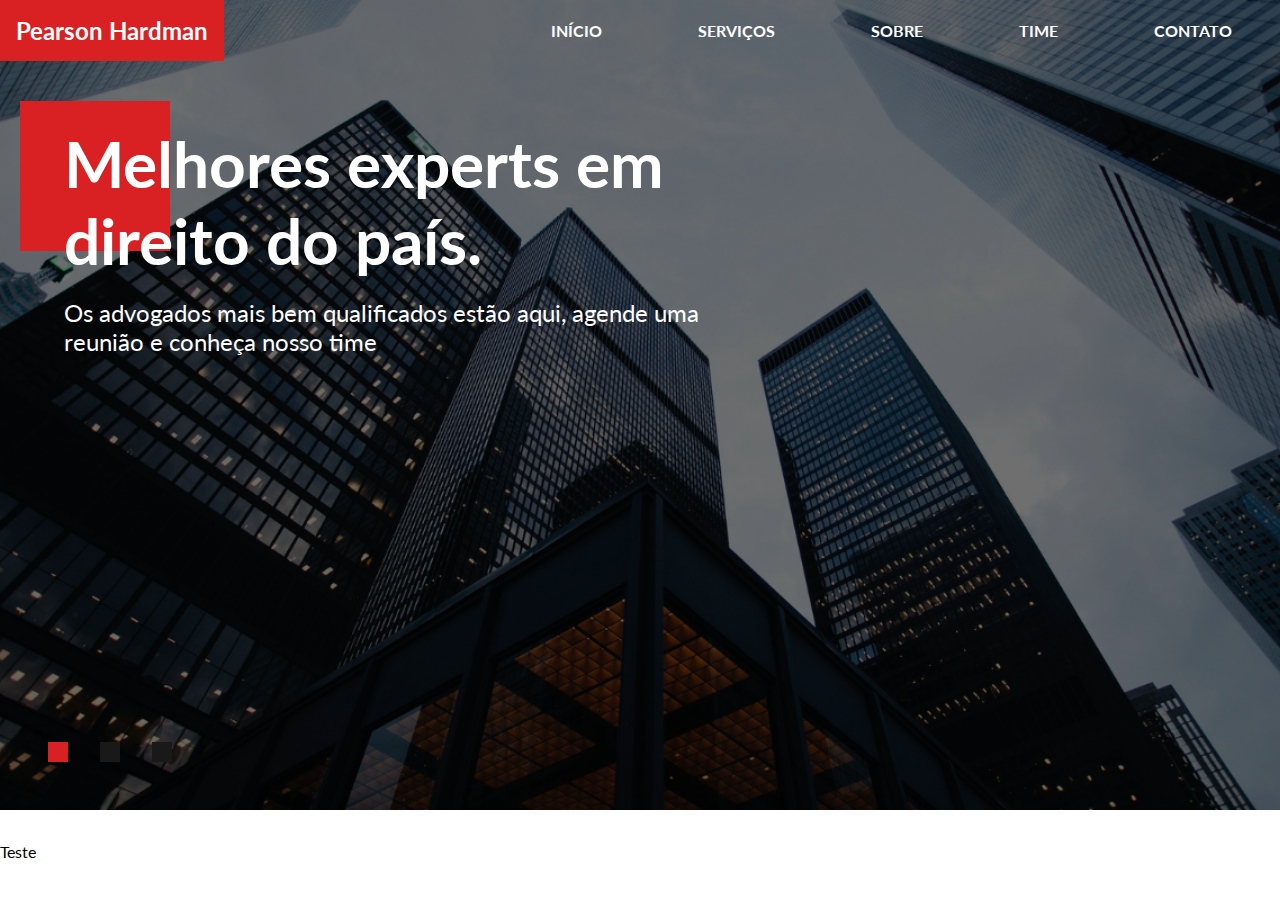
==== Projeto/index.html @ d377fb4b "Css banner e cabeçalho" ====
<!DOCTYPE html>
<html lang="en">
<head>
    <meta charset="UTF-8">
    <meta http-equiv="X-UA-Compatible" content="IE=edge">
    <meta name="viewport" content="width=device-width, initial-scale=1.0">
    <title>Pearson Hardman</title>
    <link rel="shortcut icon" href="img/favicon.ico" type="image/x-icon">
    <!-- Google Fonts-->
    <link rel="preconnect" href="https://fonts.googleapis.com">
    <link rel="preconnect" href="https://fonts.gstatic.com" crossorigin>
    <link href="https://fonts.googleapis.com/css2?family=Lato:ital,wght@0,100;0,300;0,700;0,900;1,100;1,300;1,400;1,700;1,900&display=swap" rel="stylesheet">
    <!--Bootstrap Icons-->
    <link rel="stylesheet" href="https://cdn.jsdelivr.net/npm/bootstrap-icons@1.10.3/font/bootstrap-icons.css">
    <!-- Estilos -->
    <link rel="stylesheet" href="css/style.css">
</head>
<body>
    <!-- Cabeçalho  e Banner-->
    <!-- Cabeçalho -->
    <header id="header">
        <!-- div serve para criar componentes -->
        <div id="inner-header">
            <h2 id="brand">Pearson Hardman</h2>
            <!-- Nav serve para colocar itens onde vai ter navegação para páginas diferentes do meu site -->
            <nav id="navbar">
                <!-- tag a para link  -->
                <a href="#header">Início</a>
                <a href="#expertise-areas">Serviços</a>
                <a href="#about">Sobre</a>
                <a href="#time">Time</a>
                <a href="#contact">Contato</a>
            </nav>
            <!-- Menu Mobile -->
        </div>
        <!-- Banner -->
        <div class="banner active">
            <!-- tag div e span não tem valor semântico -->
            <!-- span para estilizar texto ou criar elementos no meio da página -->
            <span class="square"></span>
            <h2>Melhores experts em direito do país.</h2>
            <p>
                Os advogados mais bem qualificados estão aqui, agende uma reunião e conheça nosso time
            </p>
            <!-- js faz as açoes da página -->
        </div>
        <div class="dots">
            <div class="dot active"></div>
            <div class="dot"></div>
            <div class="dot"></div>
        </div>
    </header>
    <p>Teste</p>
</body>
</html>
---- Projeto/css/style.css ----
/* Geral */

/* Declarando variaveis para definir elementos padrão, sem tr que digitar muito */
:root{
    --main-color: #d92123;
    --primary-text-color:#FFF;
    --secondary-color: #191919;
    --tertiary-color: #eff3f4;

}

*{
    /* Zerar configurações dos navegadores */
    font-family: "Lato";
    padding: 0;
    margin: 0;

}

a {
    text-decoration: none;
}
/* 100% em relação ao elemento pai */
img{
    width: 100%;
}
input[type="submit"]{
    cursor: pointer;
}

i{
    background-color: var(--main-color);
    color: var(--primary-text-color);
    /* rem é referente ao elemento rute do html, o padrão do html é 16px, então 16 * 2.5 */
    font-size: 2.5rem;
    /* padding trabalha com espaçamento interno */
    padding: 2rem;
}

/* Cabeçalho e banner  */
#header{
    /* vh é referente a altura da tela - view height */
    min-height: 90vh;
    background-image: url("../img/main_banner4.png");
    /* cover faz com que o tamanho da imagem seja otimizado para a area que tenha disposição dela */
    background-size: cover;
    background-position: center;
    color: var(--primary-text-color);
    margin-bottom: 2rem;
    /* relative: elementos dentro dele com a posição absoluta - area que controla o absoluto*/
    position: relative;
}

#inner-header{
    /*ativa recurso chamado flex box - movimenta o elemento de uma forma mais simples */
    display: flex;
    justify-content: space-between;
    align-items: center;
}
#brand{
    background-color: var(--main-color);
    padding: 1rem;
}

#navbar{
    display: flex;
    /* espaçamento igual entre os itens */
    gap: 4rem;
    /* deixa o texto em caixa alta */
    text-transform: uppercase ;
    margin-right: 2rem;
}
#navbar a{
    color: var(--primary-text-color);
    /* fonte em negrito */
    font-weight: bold;
    padding: 1rem;
}

.banner.active{
    opacity: 1;

} 
.banner{
    max-width: 50%;
    padding: 4rem;
    opacity: 0;
    position: absolute;
    transition: 0.6s;
}

.banner h2{
    font-size: 4rem;
    margin-bottom: 1.2rem;
    position: relative;
    z-index: 2;
}

.banner p {
    font-size: 1.5rem;
}
/* span segue inline */
.square{
    display: block;
    width: 150px;
    height: 150px;
    background-color: var(--main-color);
    position: absolute;
    /* z-index define que vai ficar na frente de quem  e pra usar z-index precisa de posicao definida*/
    z-index: 1;
    left: 20px;
    top: 40px;
}

.dots{
    display: flex;
    gap: 2rem;
    position: absolute;
    bottom: 3rem;
    left: 3rem;
}

.dot{
    width: 20px;
    height: 20px;
    background-color:  var(--secondary-color);

}
.dot.active{
    background-color: var(--main-color);
}
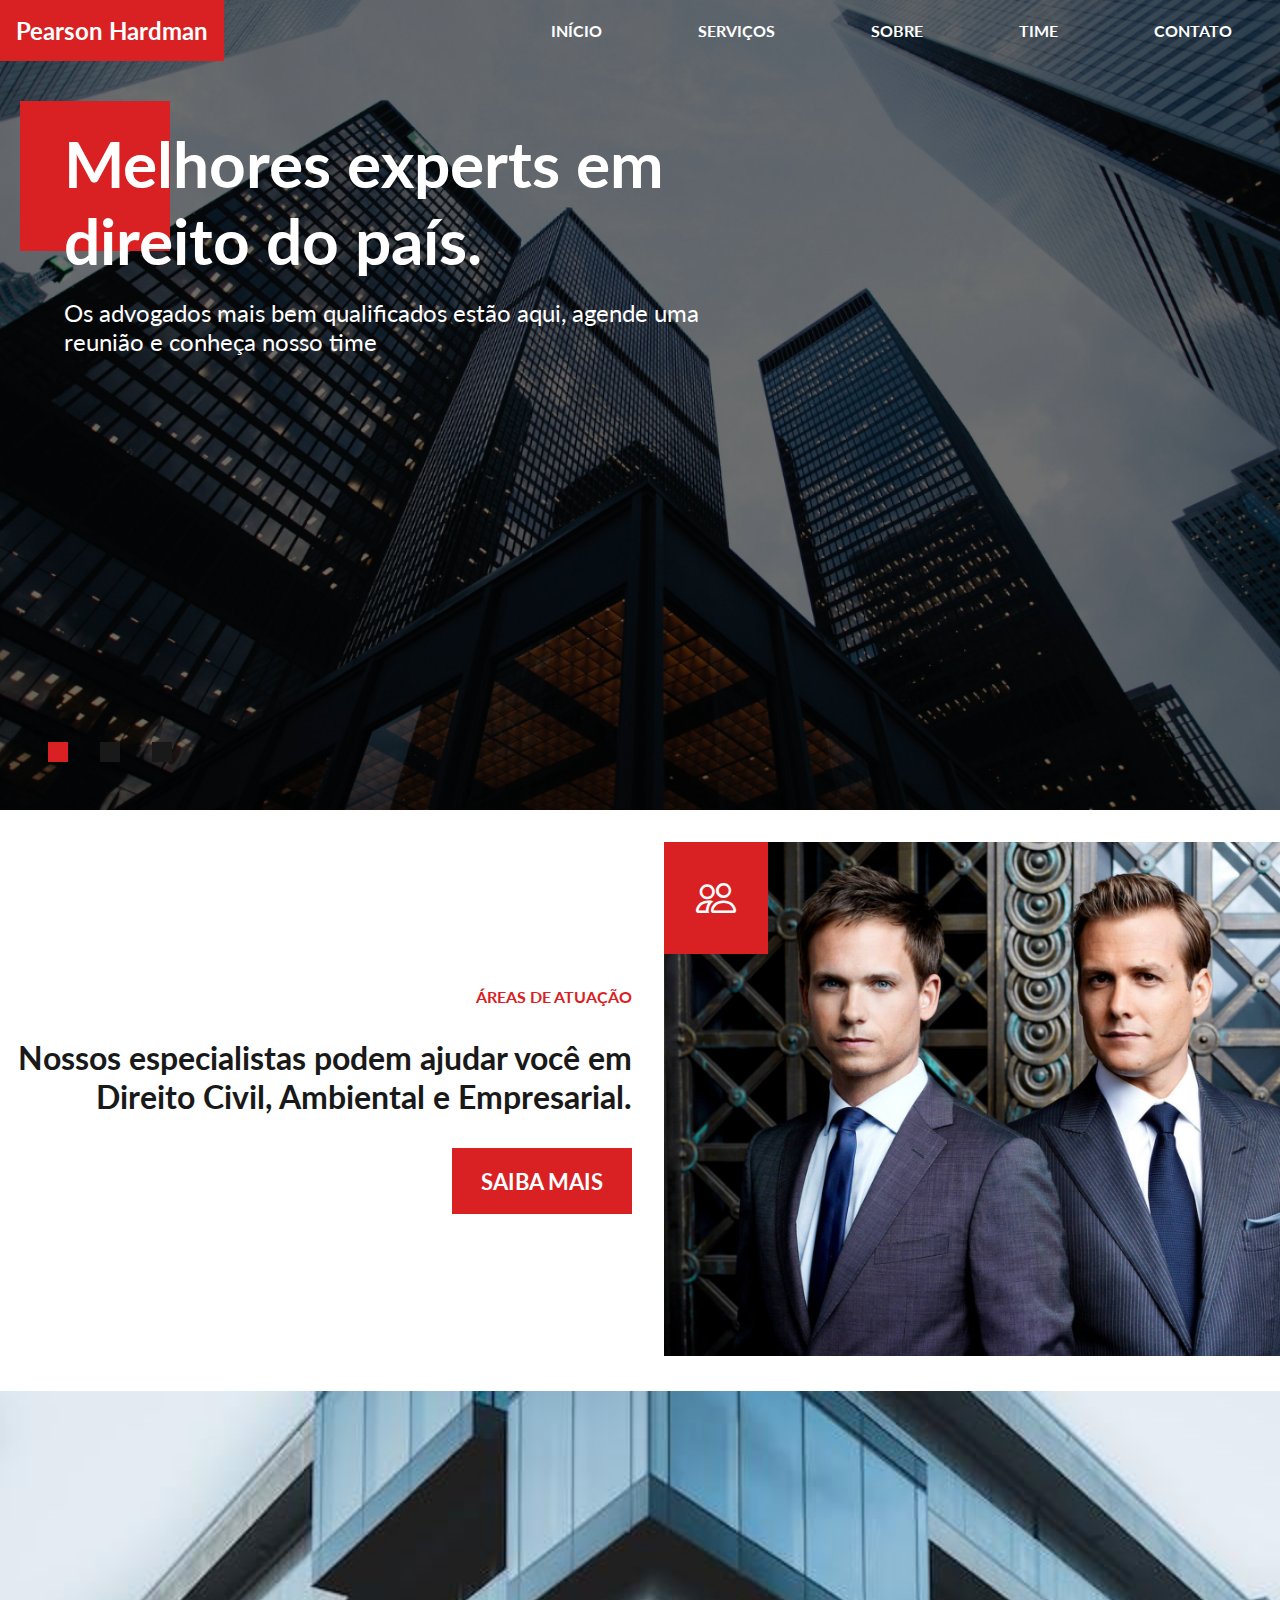
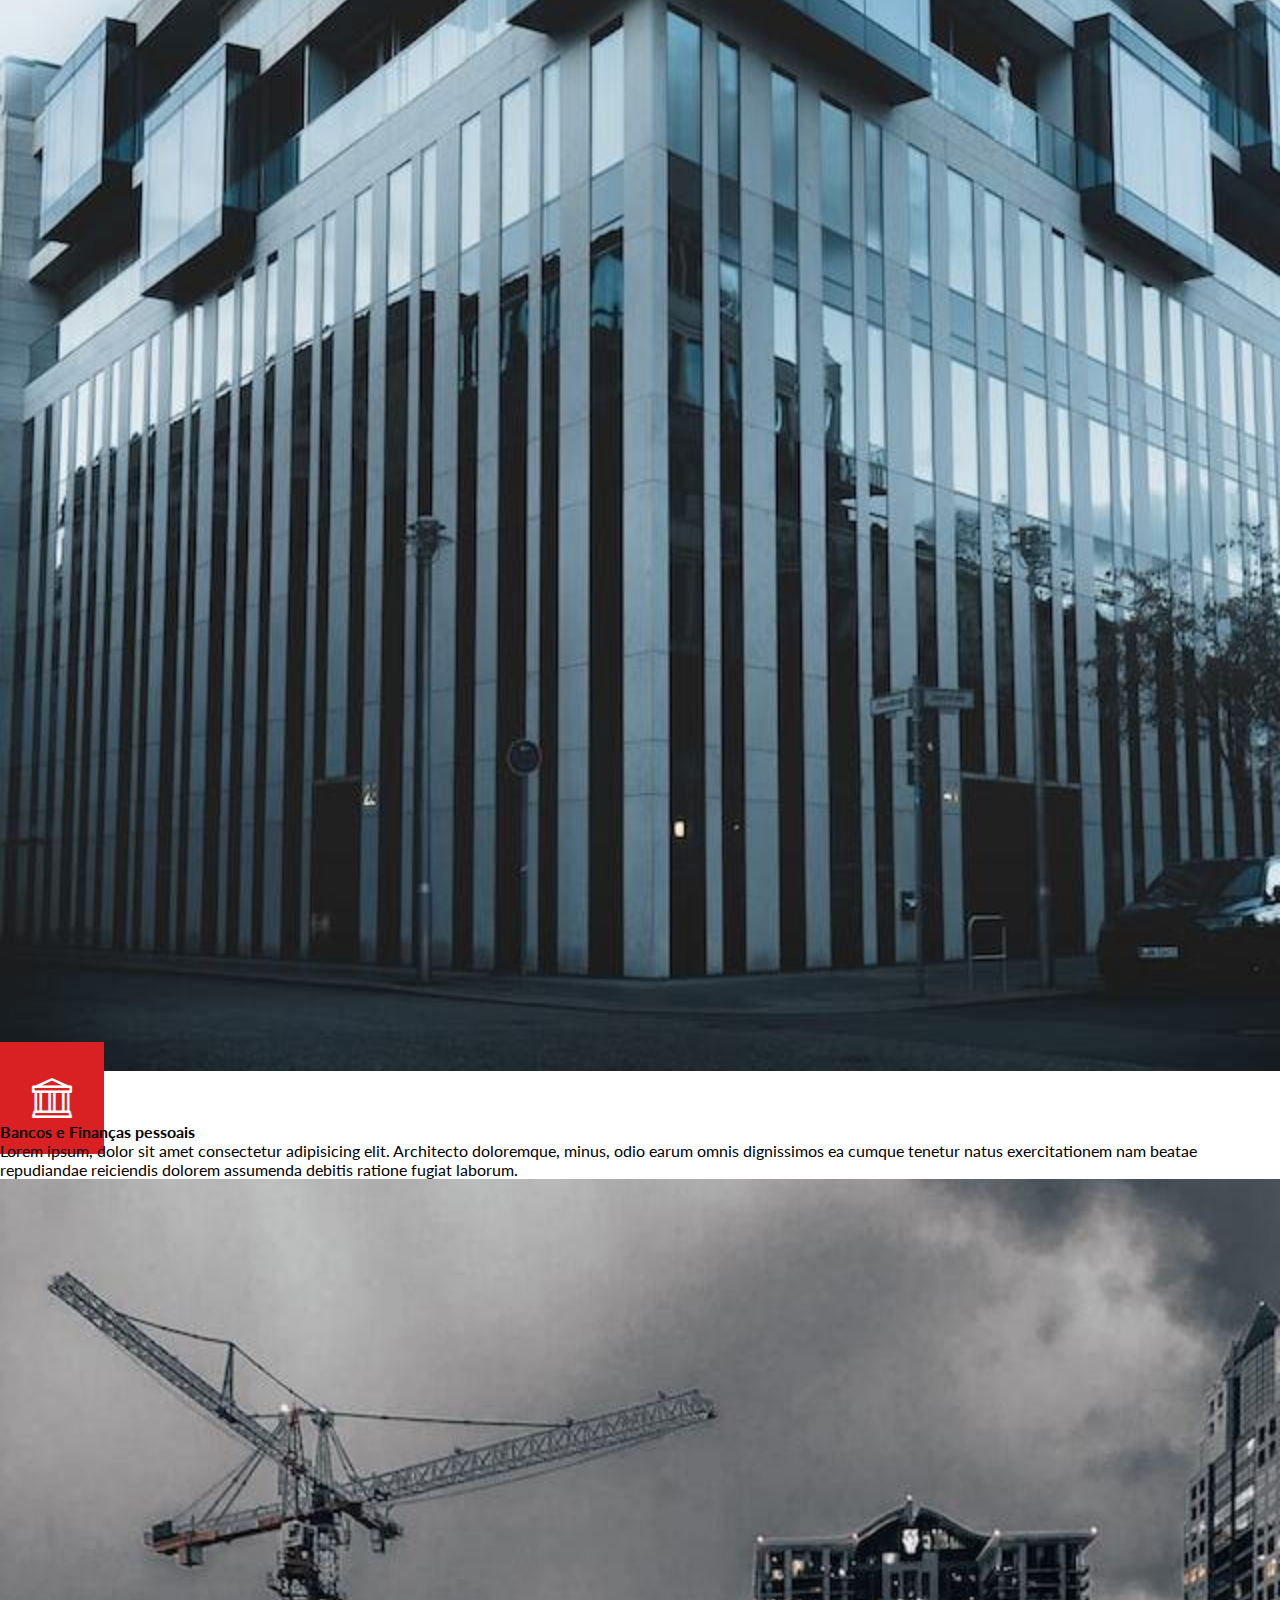
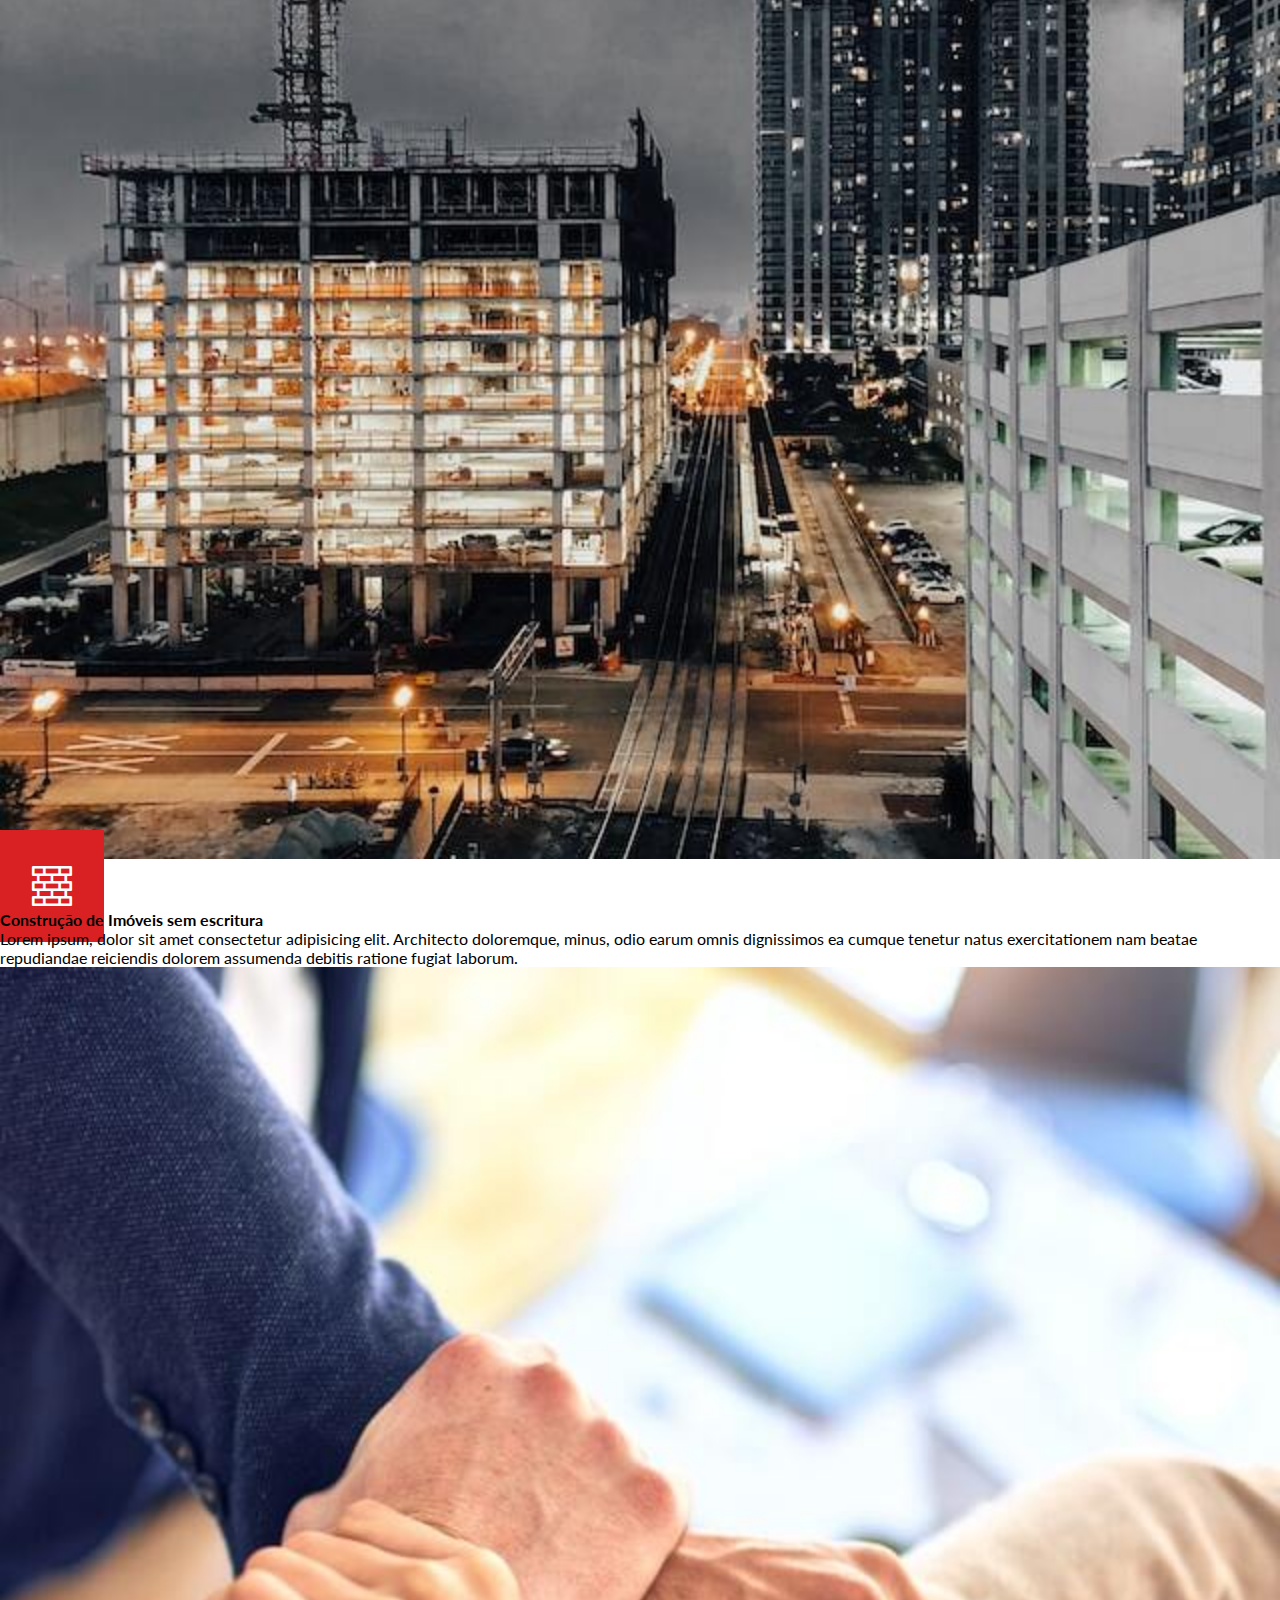
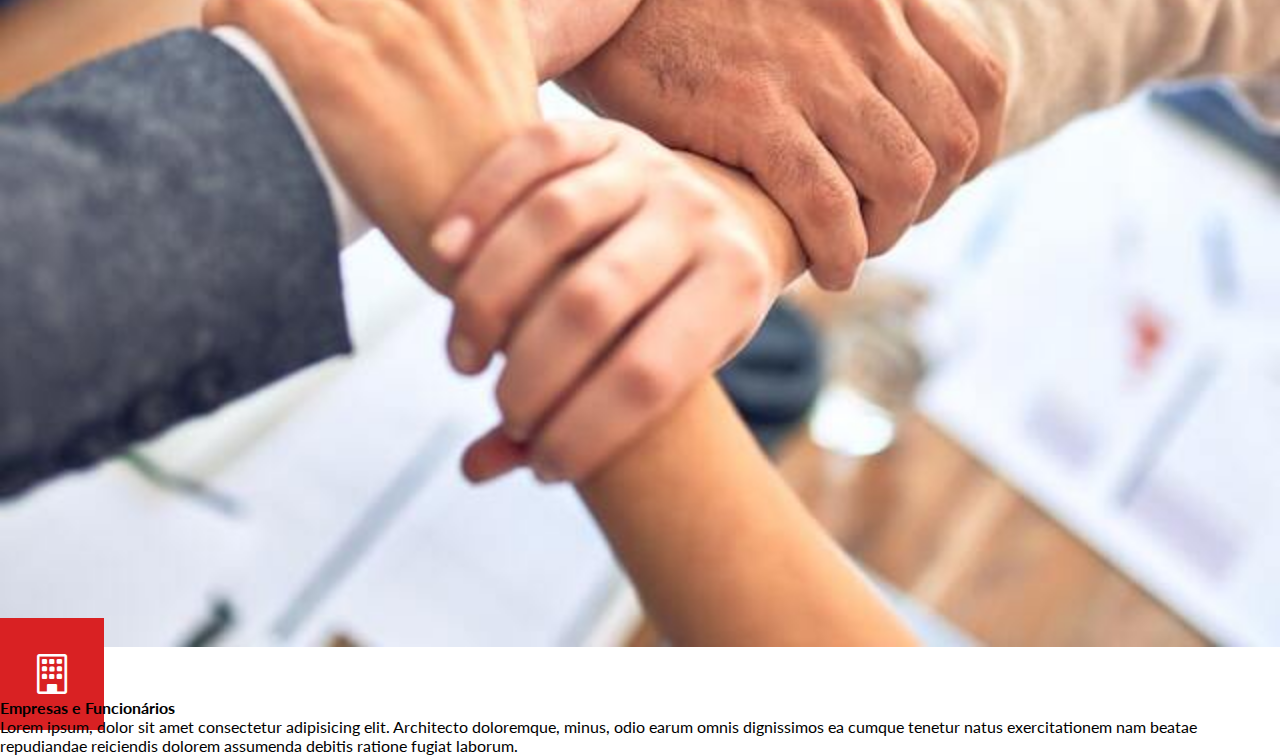
==== commit 6de88814: "css areas de atuação" ====
--- a/Projeto/index.html
+++ b/Projeto/index.html
@@ -50,6 +50,45 @@
             <div class="dot"></div>
         </div>
     </header>
-    <p>Teste</p>
+<!--  Áreas de atuação -->
+    <main id="expertise-areas" class="text-image-sections">
+        <div id="expertise-information" class="text-container">
+            <p class="section-subtitle">Áreas de atuação</p>
+            <h3 class="section-title">
+                Nossos especialistas podem ajudar você em Direito Civil, Ambiental e Empresarial.
+            </h3>
+            <a href="#" class="btn">Saiba Mais</a>
+        </div>
+        <div id="expertise-image-container" class="image-container">
+           <i class="bi bi-people"></i>
+            <img src="img/employees_banner.jpg" alt="Advogados de Pearson Hardman">
+        </div>
+        <div id="other-services">
+            <div class="service">
+                <img src="img/bank.jpg" alt="Banco">
+                <i class="bi bi-bank"></i>
+                <div class="service-info">
+                    <h4>Bancos e Finanças pessoais</h4>
+                    <p>Lorem ipsum, dolor sit amet consectetur adipisicing elit. Architecto doloremque, minus, odio earum omnis dignissimos ea cumque tenetur natus exercitationem nam beatae repudiandae reiciendis dolorem assumenda debitis ratione fugiat laborum.</p>
+                </div>
+            </div>
+            <div class="service">
+                <img src="img/construction.jpg" alt="Construção">
+                <i class="bi bi-bricks"></i>
+                <div class="service-info">
+                    <h4>Construção de Imóveis sem escritura</h4>
+                    <p>Lorem ipsum, dolor sit amet consectetur adipisicing elit. Architecto doloremque, minus, odio earum omnis dignissimos ea cumque tenetur natus exercitationem nam beatae repudiandae reiciendis dolorem assumenda debitis ratione fugiat laborum.</p>
+                </div>
+            </div>
+            <div class="service">
+                <img src="img/company.jpg" alt="Empresa">
+                <i class="bi bi-building"></i>
+                <div class="service-info">
+                    <h4>Empresas e Funcionários</h4>
+                    <p>Lorem ipsum, dolor sit amet consectetur adipisicing elit. Architecto doloremque, minus, odio earum omnis dignissimos ea cumque tenetur natus exercitationem nam beatae repudiandae reiciendis dolorem assumenda debitis ratione fugiat laborum.</p>
+                </div>
+            </div>
+        </div>
+    </main>
 </body>
 </html>--- a/Projeto/css/style.css
+++ b/Projeto/css/style.css
@@ -131,3 +131,51 @@
 }
 
 
+/* Áreas de atuação */
+.text-image-sections{
+    display: flex;
+    /* Se a largura exceder do limite da tela uma div pra debaixo da outra  */
+    flex-wrap: wrap;
+    gap: 2rem
+}
+
+.text-container{
+    /* maior, encolhe e largura base */
+    flex: 2 1 0; 
+    display: flex;
+    gap: 2rem;
+    flex-direction: column;
+    justify-content: center;
+    text-align: right;
+}
+
+.section-subtitle{
+    text-transform: uppercase;
+    font-weight: bold;
+    color: var(--main-color);
+}
+
+.section-title{
+    color: var(--secondary-color);
+    font-size: 2rem;
+}
+.btn {
+    padding: 1.2rem 1.8rem;
+    text-transform: uppercase;
+    font-size: 1.4rem;
+    font-weight: bold;
+    background-color: var(--main-color);
+    color: var(--primary-text-color);
+    /* deixa do tamanho do conteudo */
+    align-self: end;
+}
+
+.image-container{
+    flex: 1 1 300px;
+    position: relative;
+}
+
+.image-container i {
+    position: absolute;
+}
+
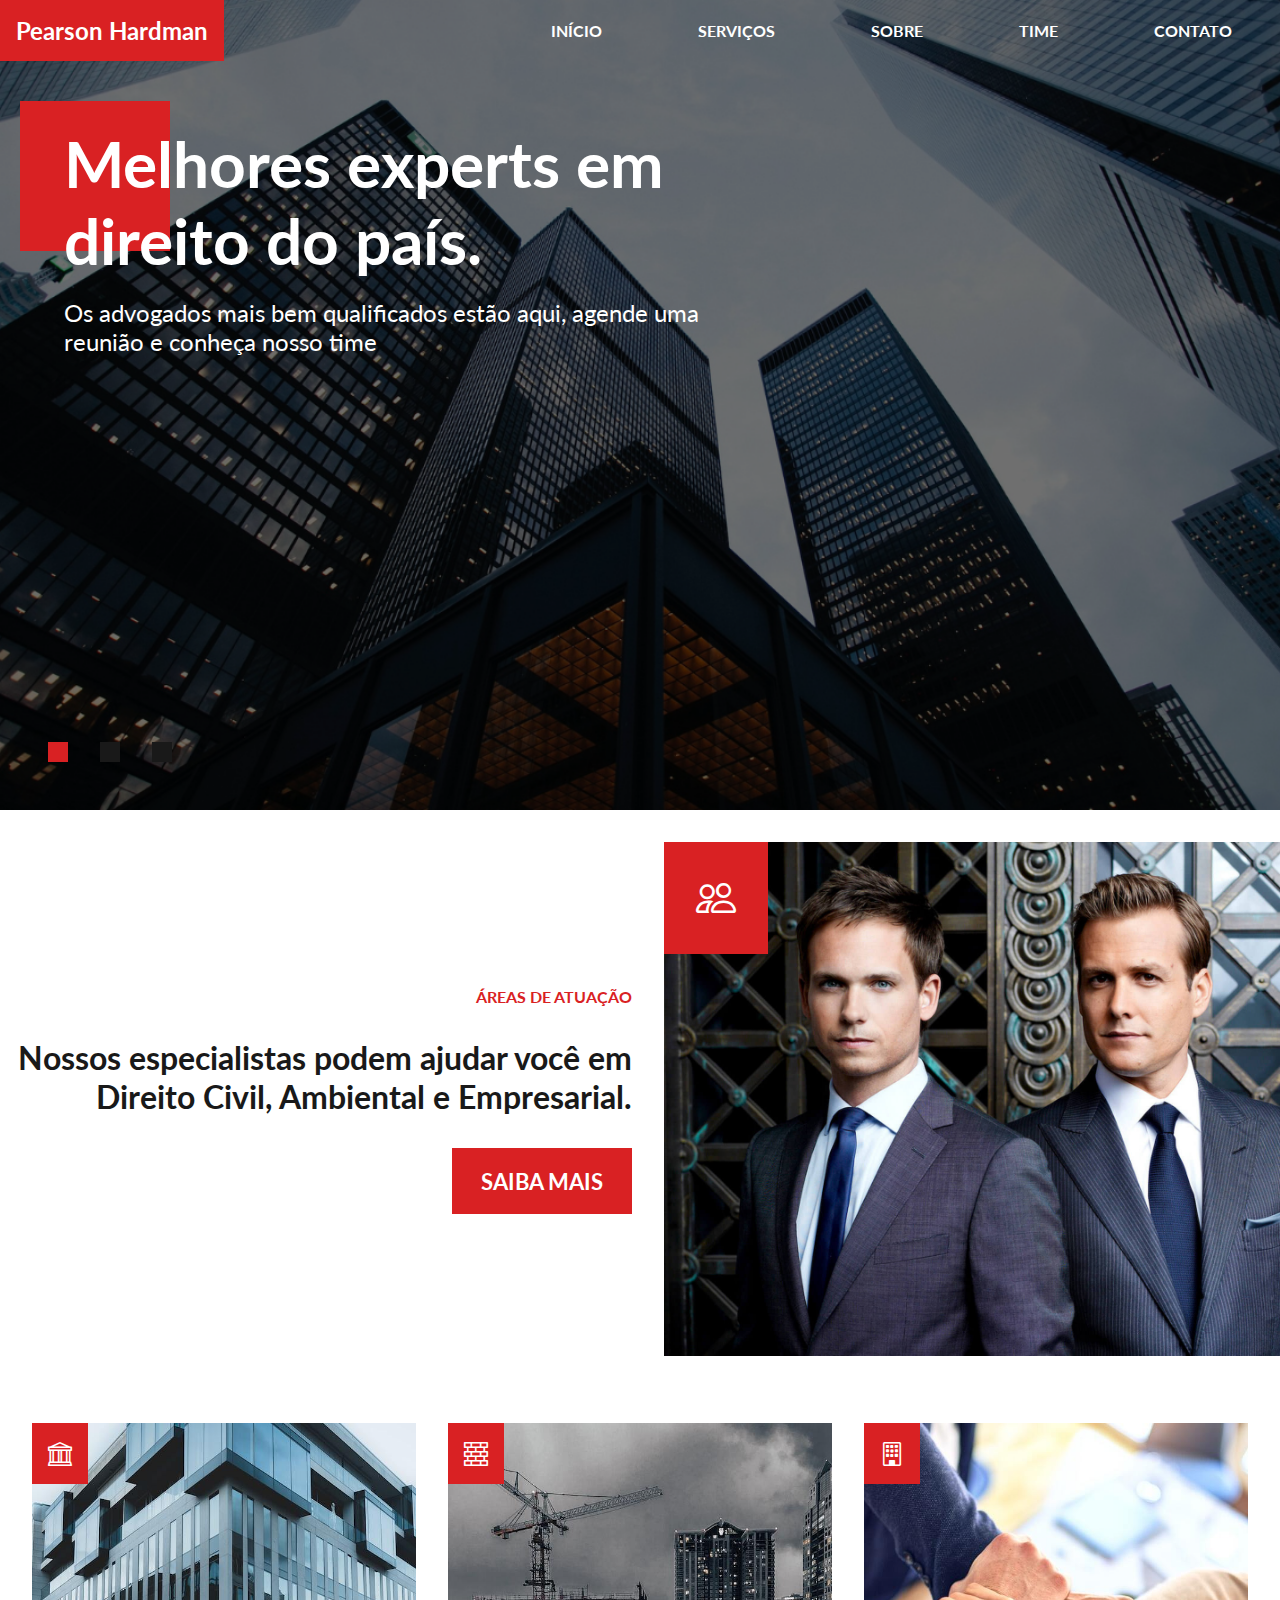
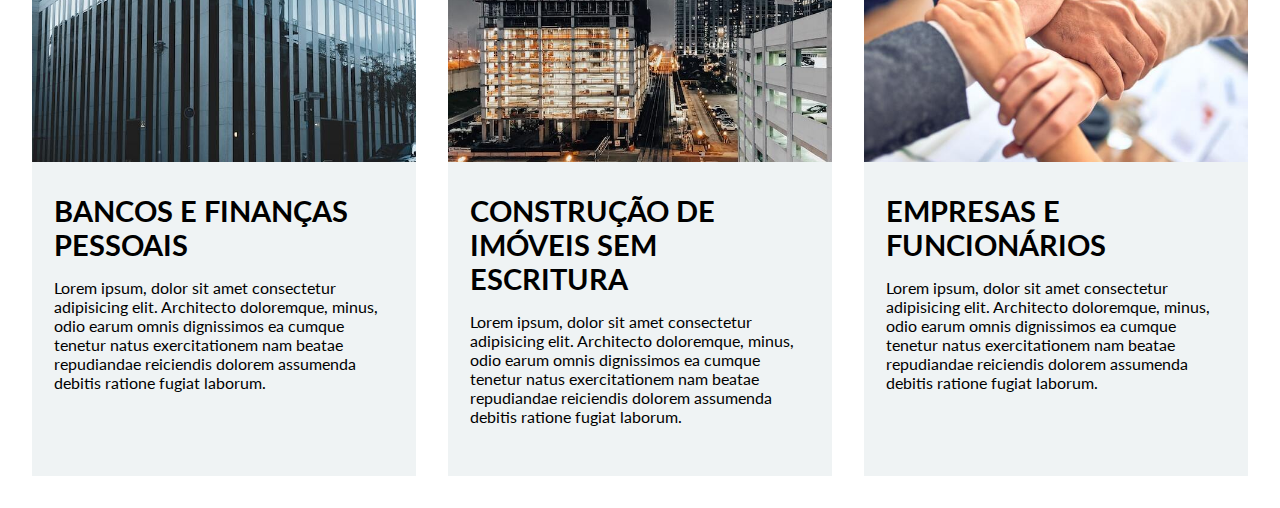
==== commit ec373df2: "Areas de atuação" ====
--- a/Projeto/index.html
+++ b/Projeto/index.html
@@ -51,7 +51,7 @@
         </div>
     </header>
 <!--  Áreas de atuação -->
-    <main id="expertise-areas" class="text-image-sections">
+    <main id="expertise-areas" class="text-image-section">
         <div id="expertise-information" class="text-container">
             <p class="section-subtitle">Áreas de atuação</p>
             <h3 class="section-title">
--- a/Projeto/css/style.css
+++ b/Projeto/css/style.css
@@ -132,7 +132,7 @@
 
 
 /* Áreas de atuação */
-.text-image-sections{
+.text-image-section{
     display: flex;
     /* Se a largura exceder do limite da tela uma div pra debaixo da outra  */
     flex-wrap: wrap;
@@ -179,3 +179,34 @@
     position: absolute;
 }
 
+#other-services{
+    width: 100%;
+    display: flex;
+    gap: 2rem;
+    padding: 2rem;   
+}
+.service{
+    position: relative;
+}
+
+.service i{
+    position: absolute;
+    left: 0;
+    top: 0;
+    padding: 1rem;
+    font-size: 1.5rem;
+}
+.service-info{
+    background-color: var(--tertiary-color);
+    padding: 2rem 1.4rem;
+    min-height: 250px;
+    margin-top: -3rem;
+    z-index: 2;
+    position: relative;
+}
+
+.service h4{
+    font-size:  1.8rem;
+    margin-bottom: 1rem;
+    text-transform: uppercase;
+}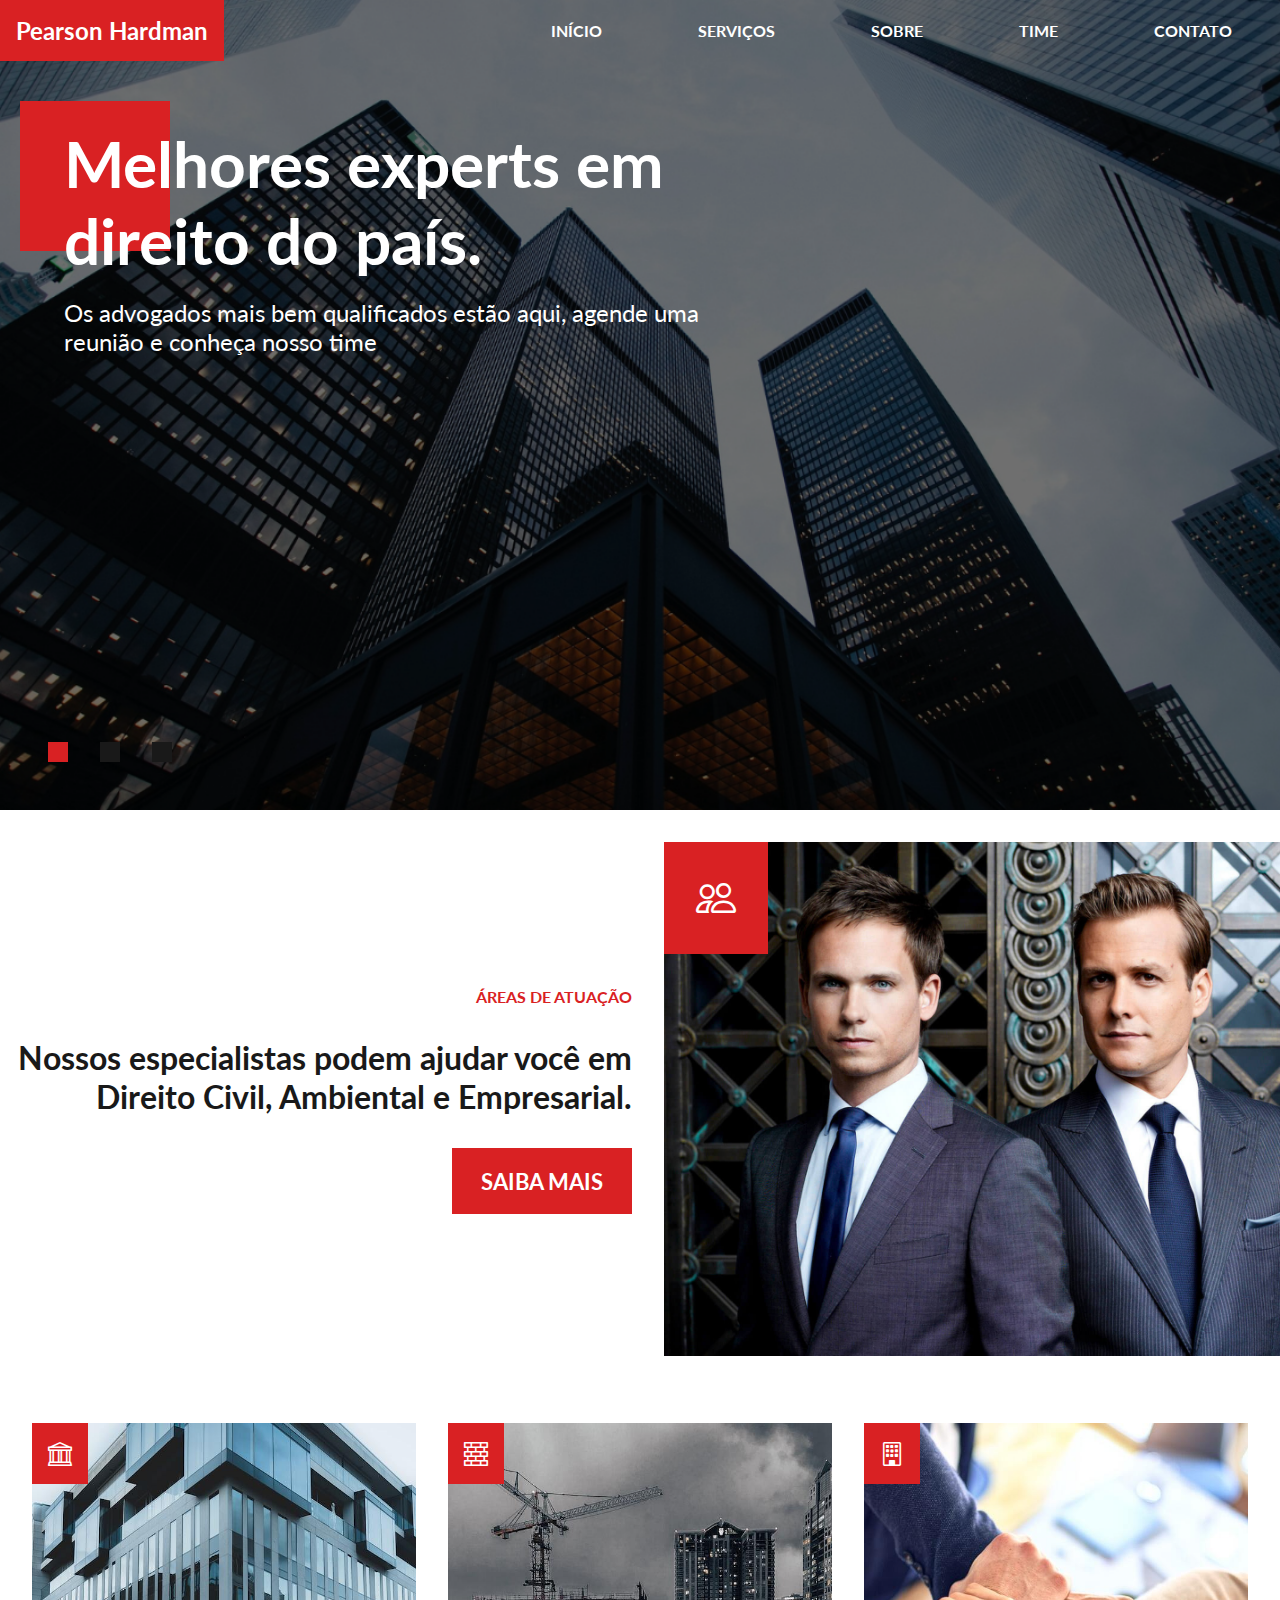
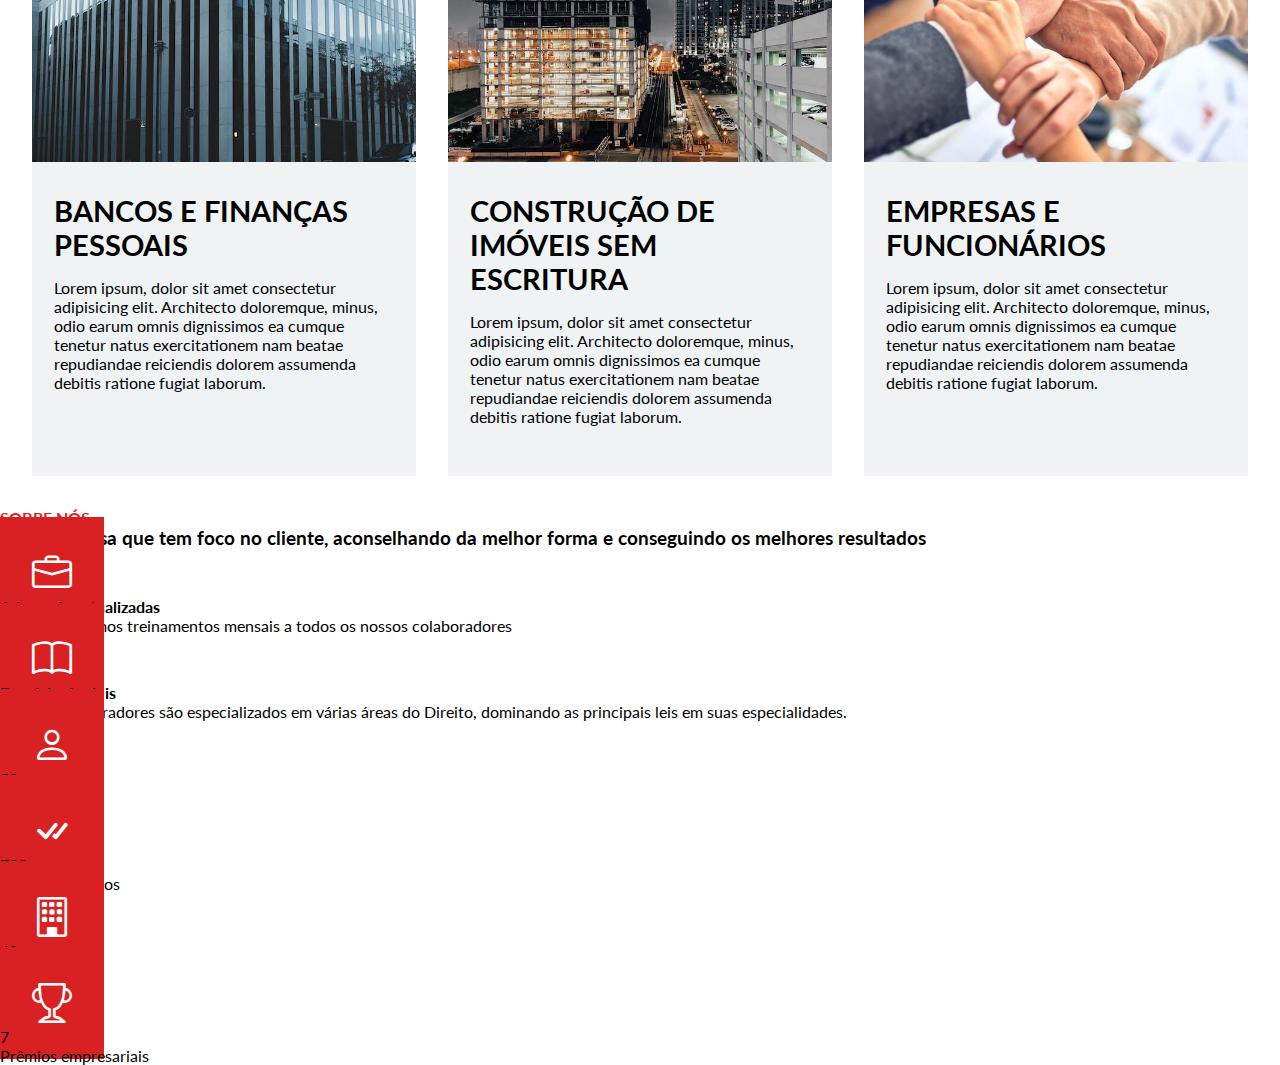
==== commit c7f0a454: "Sobre nós - html" ====
--- a/Projeto/index.html
+++ b/Projeto/index.html
@@ -90,5 +90,47 @@
             </div>
         </div>
     </main>
+    <!-- Sobre nós -->
+    <section id="about">
+        <div id="about-text">
+            <p class="section-subtitle">Sobre nós</p>
+            <h3 class="sectio-title">Uma empresa que tem foco no cliente, aconselhando da melhor forma e conseguindo os melhores resultados
+            </h3>
+            <div class="about-description">
+                <i class="bi bi-briefcase"></i>
+                <div>
+                    <h4>Advogados atualizadas</h4>
+                    <p>Nós promovemos treinamentos mensais a todos os nossos colaboradores</p>
+                </div>
+            </div>
+            <div class="about-description">
+                <i class="bi bi-book"></i>
+                <div>
+                    <h4>Domínio das leis</h4>
+                    <p>Nossos colaboradores são especializados em várias áreas do Direito, dominando as principais leis em suas especialidades.</p>
+                </div>
+            </div>
+        </div>
+        <div id="data">
+            <i class="bi bi-person"></i>
+            <p class="number">50</p>
+            <p class="text">Advogados</p>
+        </div>
+        <div id="data">
+            <i class="bi bi-check-all"></i>
+            <p class="number">789</p>
+            <p class="text">Casos Resolvidos</p>
+        </div>
+        <div id="data">
+            <i class="bi bi-building"></i>
+            <p class="number">40</p>
+            <p class="text">Clientes</p>
+        </div>
+        <div id="data">
+            <i class="bi bi-trophy"></i>
+            <p class="number">7</p>
+            <p class="text">Prêmios empresariais</p>
+        </div>
+    </section>
 </body>
 </html>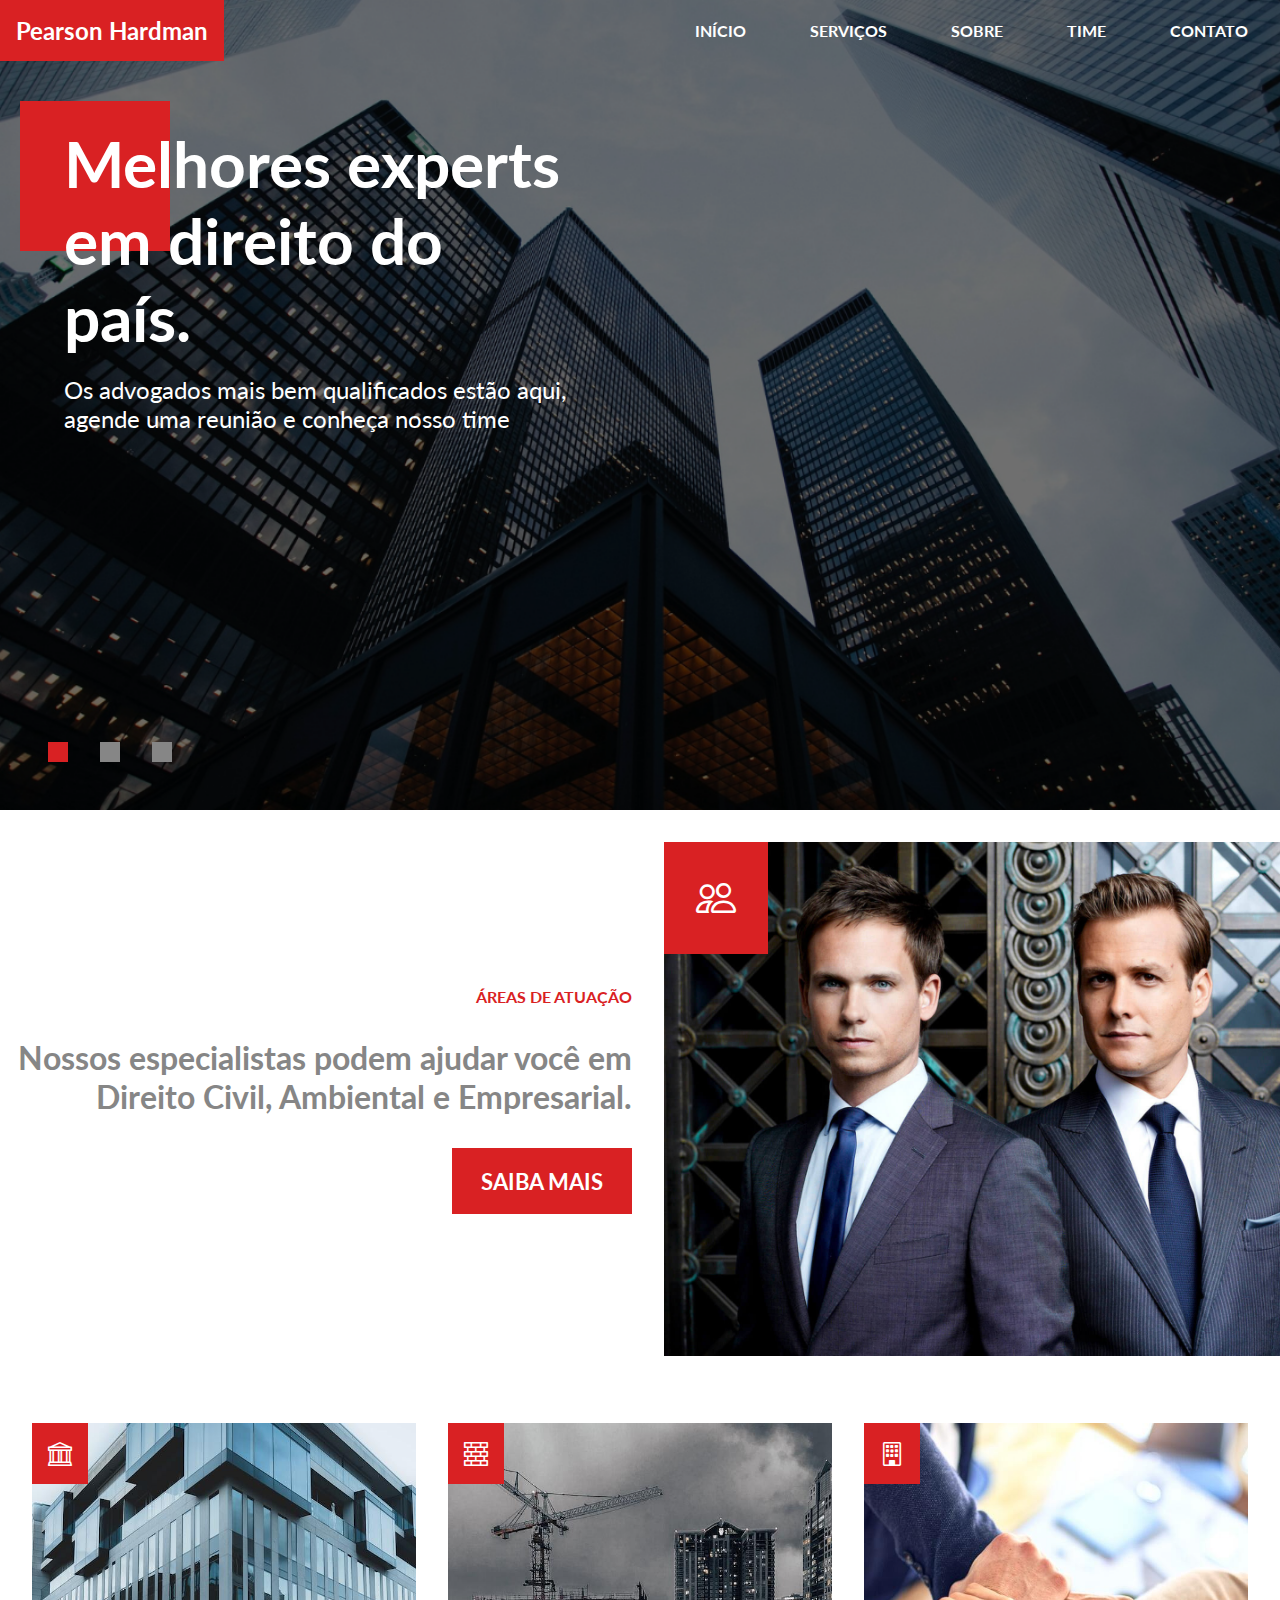
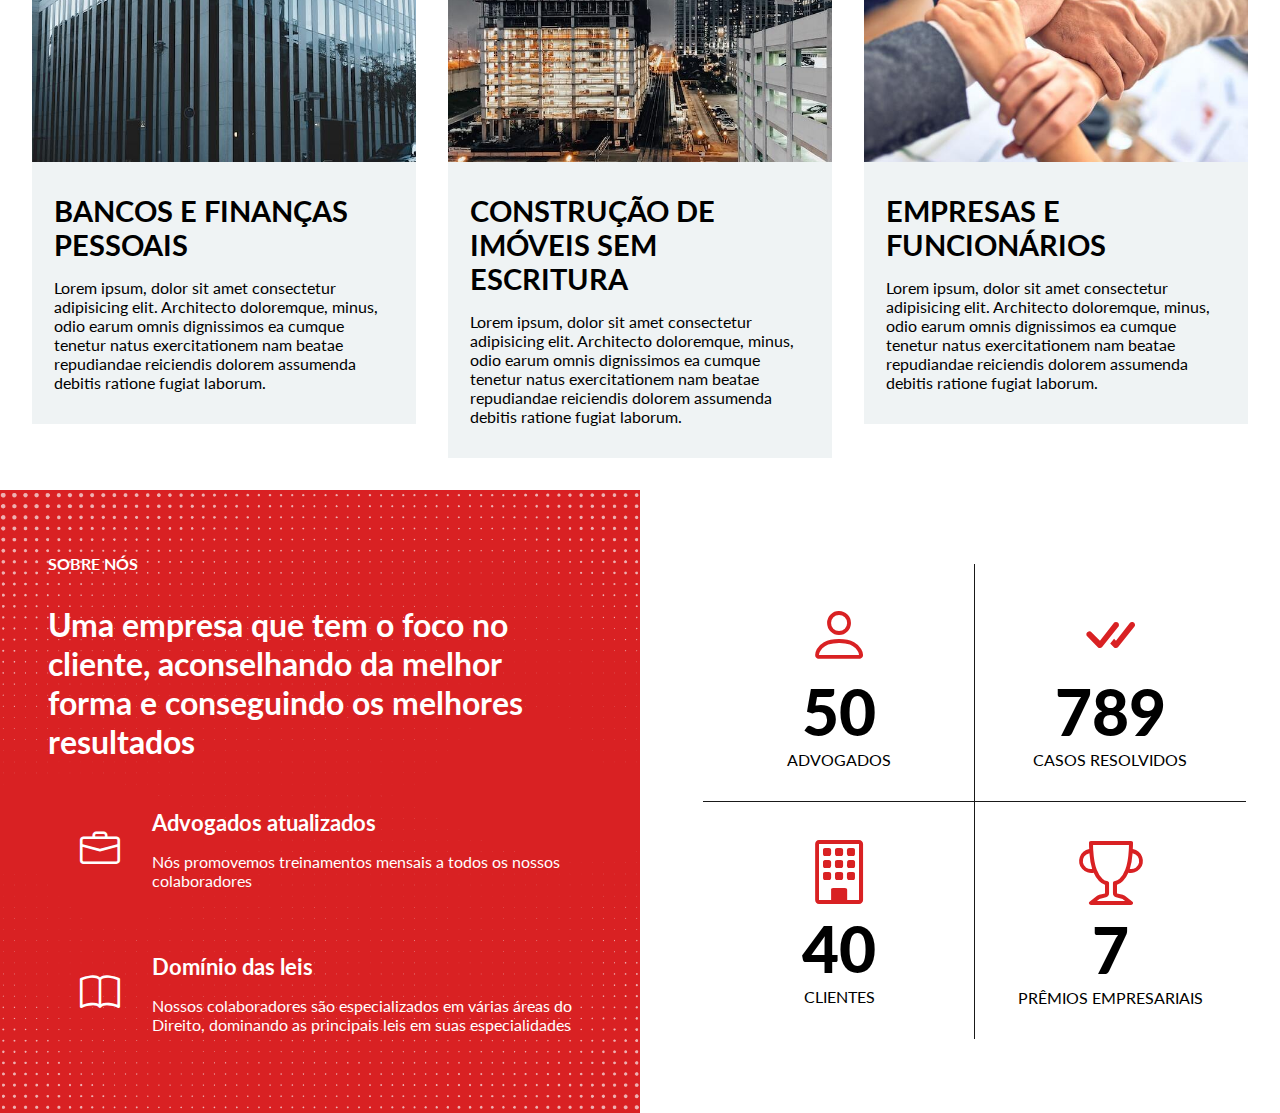
==== commit 298d5b65: "sobre nos" ====
--- a/Projeto/index.html
+++ b/Projeto/index.html
@@ -90,47 +90,57 @@
             </div>
         </div>
     </main>
-    <!-- Sobre nós -->
-    <section id="about">
-        <div id="about-text">
-            <p class="section-subtitle">Sobre nós</p>
-            <h3 class="sectio-title">Uma empresa que tem foco no cliente, aconselhando da melhor forma e conseguindo os melhores resultados
-            </h3>
-            <div class="about-description">
-                <i class="bi bi-briefcase"></i>
-                <div>
-                    <h4>Advogados atualizadas</h4>
-                    <p>Nós promovemos treinamentos mensais a todos os nossos colaboradores</p>
-                </div>
-            </div>
-            <div class="about-description">
-                <i class="bi bi-book"></i>
-                <div>
-                    <h4>Domínio das leis</h4>
-                    <p>Nossos colaboradores são especializados em várias áreas do Direito, dominando as principais leis em suas especialidades.</p>
-                </div>
-            </div>
+   <!-- Sobre nós -->
+   <section id="about">
+    <div id="about-text">
+      <p class="section-subtitle">Sobre nós</p>
+      <h3 class="section-title">
+        Uma empresa que tem o foco no cliente, aconselhando da melhor forma e
+        conseguindo os melhores resultados
+      </h3>
+      <div class="about-description">
+        <i class="bi bi-briefcase"></i>
+        <div>
+          <h4>Advogados atualizados</h4>
+          <p>
+            Nós promovemos treinamentos mensais a todos os nossos
+            colaboradores
+          </p>
         </div>
-        <div id="data">
-            <i class="bi bi-person"></i>
-            <p class="number">50</p>
-            <p class="text">Advogados</p>
+      </div>
+      <div class="about-description">
+        <i class="bi bi-book"></i>
+        <div>
+          <h4>Domínio das leis</h4>
+          <p>
+            Nossos colaboradores são especializados em várias áreas do
+            Direito, dominando as principais leis em suas especialidades
+          </p>
         </div>
-        <div id="data">
-            <i class="bi bi-check-all"></i>
-            <p class="number">789</p>
-            <p class="text">Casos Resolvidos</p>
-        </div>
-        <div id="data">
-            <i class="bi bi-building"></i>
-            <p class="number">40</p>
-            <p class="text">Clientes</p>
-        </div>
-        <div id="data">
-            <i class="bi bi-trophy"></i>
-            <p class="number">7</p>
-            <p class="text">Prêmios empresariais</p>
-        </div>
-    </section>
+      </div>
+    </div>
+    <div id="about-data">
+      <div class="data">
+        <i class="bi bi-person"></i>
+        <p class="number">50</p>
+        <p class="text">Advogados</p>
+      </div>
+      <div class="data">
+        <i class="bi bi-check-all"></i>
+        <p class="number">789</p>
+        <p class="text">Casos resolvidos</p>
+      </div>
+      <div class="data">
+        <i class="bi bi-building"></i>
+        <p class="number">40</p>
+        <p class="text">Clientes</p>
+      </div>
+      <div class="data">
+        <i class="bi bi-trophy"></i>
+        <p class="number">7</p>
+        <p class="text">Prêmios empresariais</p>
+      </div>
+    </div>
+  </section>
 </body>
 </html>--- a/Projeto/css/style.css
+++ b/Projeto/css/style.css
@@ -3,10 +3,11 @@
 /* Declarando variaveis para definir elementos padrão, sem tr que digitar muito */
 :root{
     --main-color: #d92123;
-    --primary-text-color:#FFF;
-    --secondary-color: #191919;
+    --primary-text-color: #fff;
+    --secondary-text-color: #191919;
+    --secondary-color: #868686;
     --tertiary-color: #eff3f4;
-
+    --secondary-bg-color: #5c1011;
 }
 
 *{
@@ -14,6 +15,7 @@
     font-family: "Lato";
     padding: 0;
     margin: 0;
+    box-sizing: border-box;
 
 }
 
@@ -74,7 +76,6 @@
     color: var(--primary-text-color);
     /* fonte em negrito */
     font-weight: bold;
-    padding: 1rem;
 }
 
 .banner.active{
@@ -209,4 +210,92 @@
     font-size:  1.8rem;
     margin-bottom: 1rem;
     text-transform: uppercase;
-}+}
+
+/* Sobre nós */
+/* Começando pela div pai */
+#about {
+    display: flex;
+    flex-wrap: wrap;
+    align-items: center;
+    gap: 2rem;
+  }
+  
+  #about-text {
+    background-image: url("../img/pattern.png");
+    background-size: cover;
+    background-position: center;
+    color: var(--primary-text-color);
+    flex: 1 1 0;
+    display: flex;
+    flex-direction: column;
+    justify-content: center;
+    gap: 2rem;
+    padding: 4rem 3rem;
+  }
+  
+  #about-text .section-subtitle,
+  #about-text .section-title {
+    color: var(--primary-text-color);
+  }
+  
+  #about-text i {
+    background-color: transparent;
+  }
+  
+  .about-description {
+    display: flex;
+    align-items: center;
+  }
+  
+  .about-description h4 {
+    font-size: 1.4rem;
+    margin-bottom: 1rem;
+  }
+  
+  #about-data {
+    flex: 1 1 0;
+    display: flex;
+    flex-wrap: wrap;
+    padding: 2rem;
+  }
+  
+  #about-data .data {
+    width: 50%;
+    display: flex;
+    flex-direction: column;
+    align-items: center;
+    justify-content: center;
+    padding: 2rem;
+    margin-top: -1px;
+    margin-left: -1px;
+  }
+  
+  /* Define o primeiro elemento do grupo */
+  #about-data .data:first-child {
+    /* largura da bora, tipo da bora e a cor */
+    border-bottom: 1px solid var(--secondary-text-color);
+    border-right: 1px solid var(--secondary-text-color);
+  }
+  
+  #about-data .data:last-child {
+    border-top: 1px solid var(--secondary-text-color);
+    border-left: 1px solid var(--secondary-text-color);
+  }
+  
+  #about-data .data i {
+    background-color: transparent;
+    color: var(--main-color);
+    font-size: 4rem;
+    padding: 0;
+  }
+  
+  .data .number {
+    font-size: 4rem;
+    font-weight: 900;
+  }
+  
+  .data .text {
+    text-transform: uppercase;
+  }
+  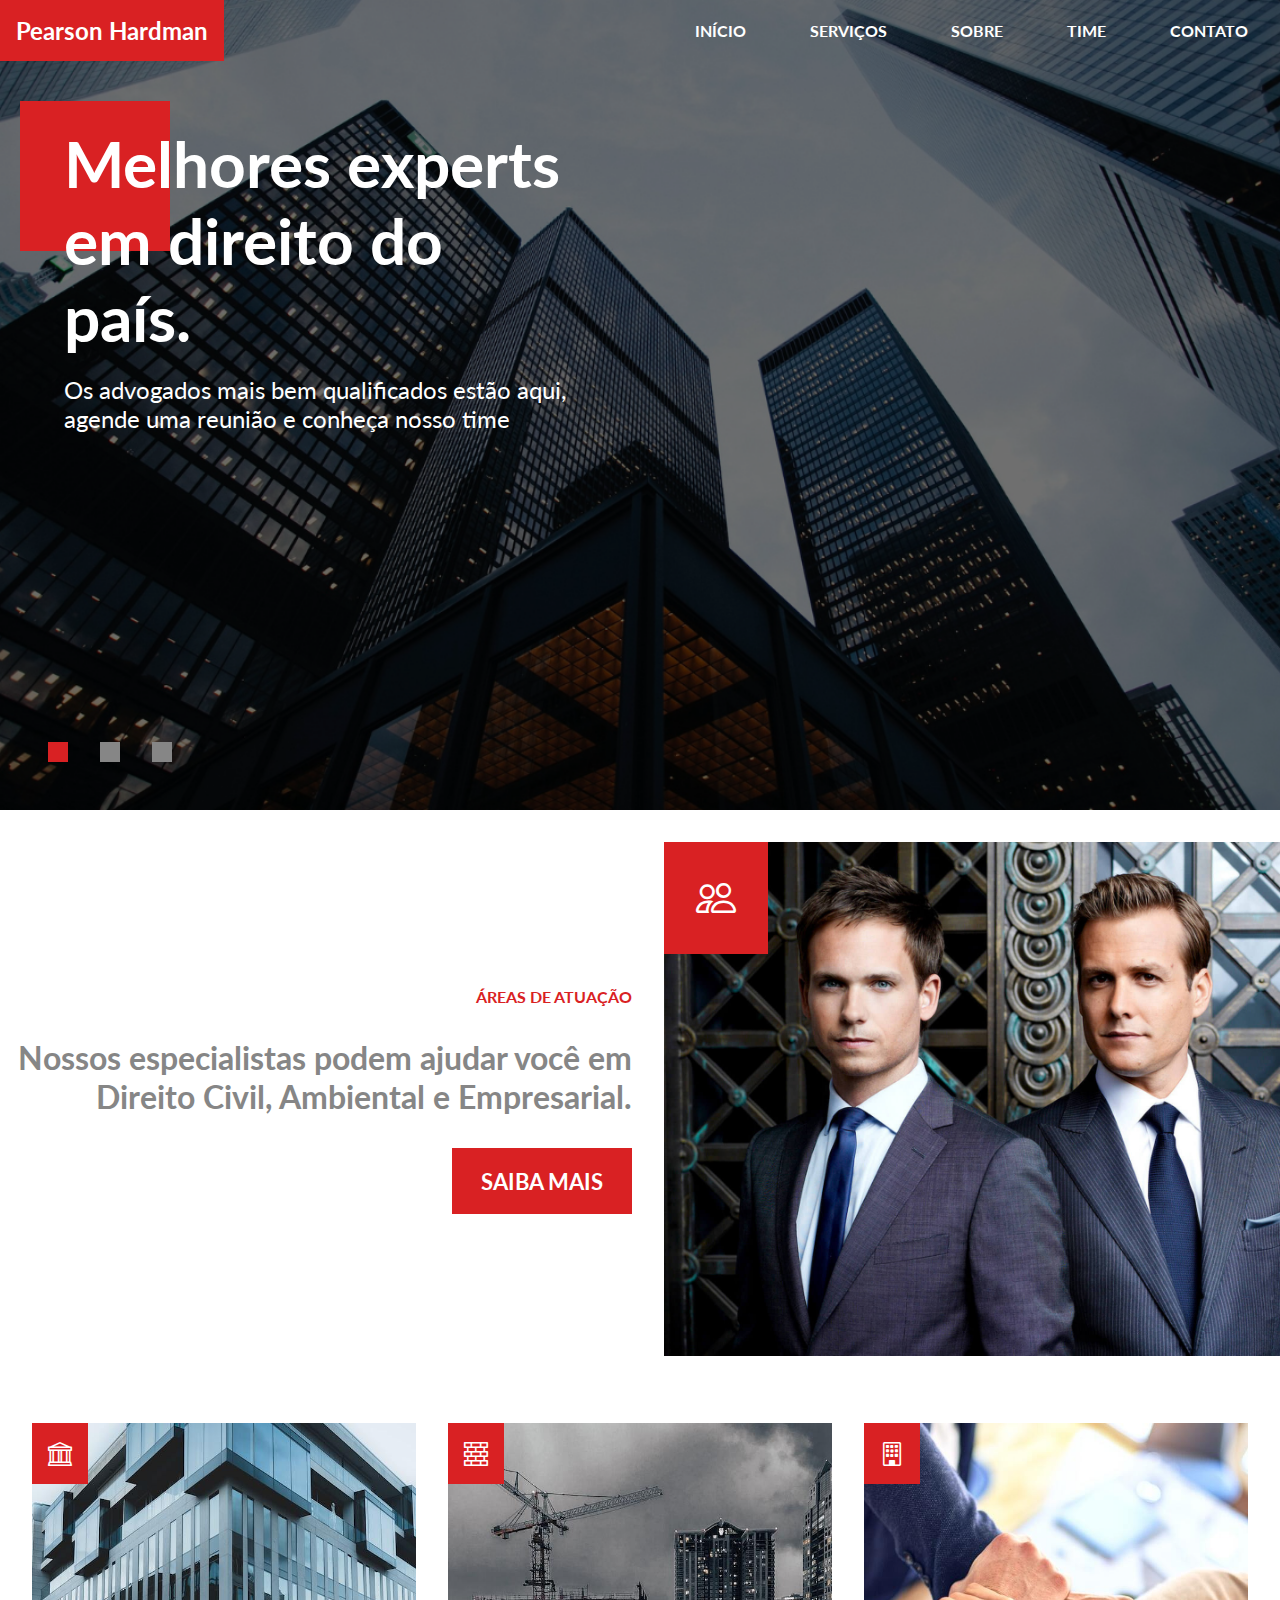
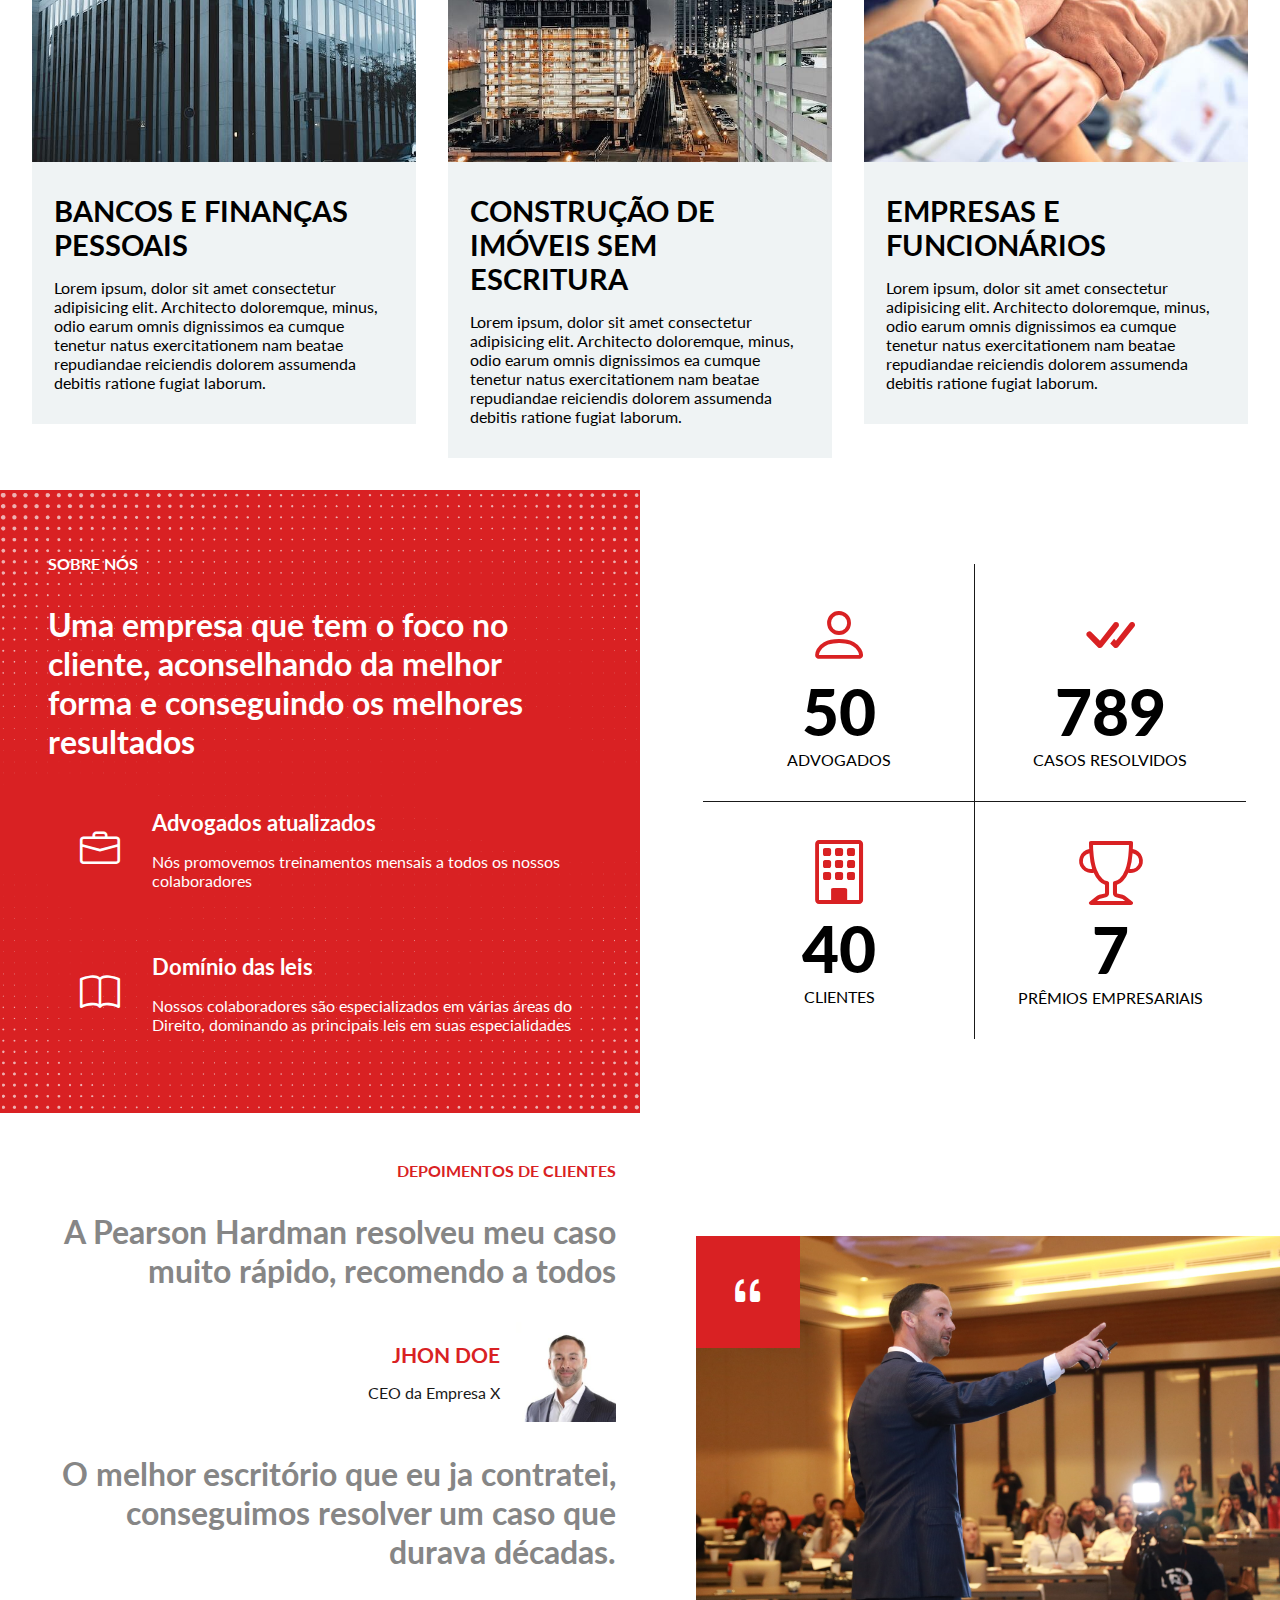
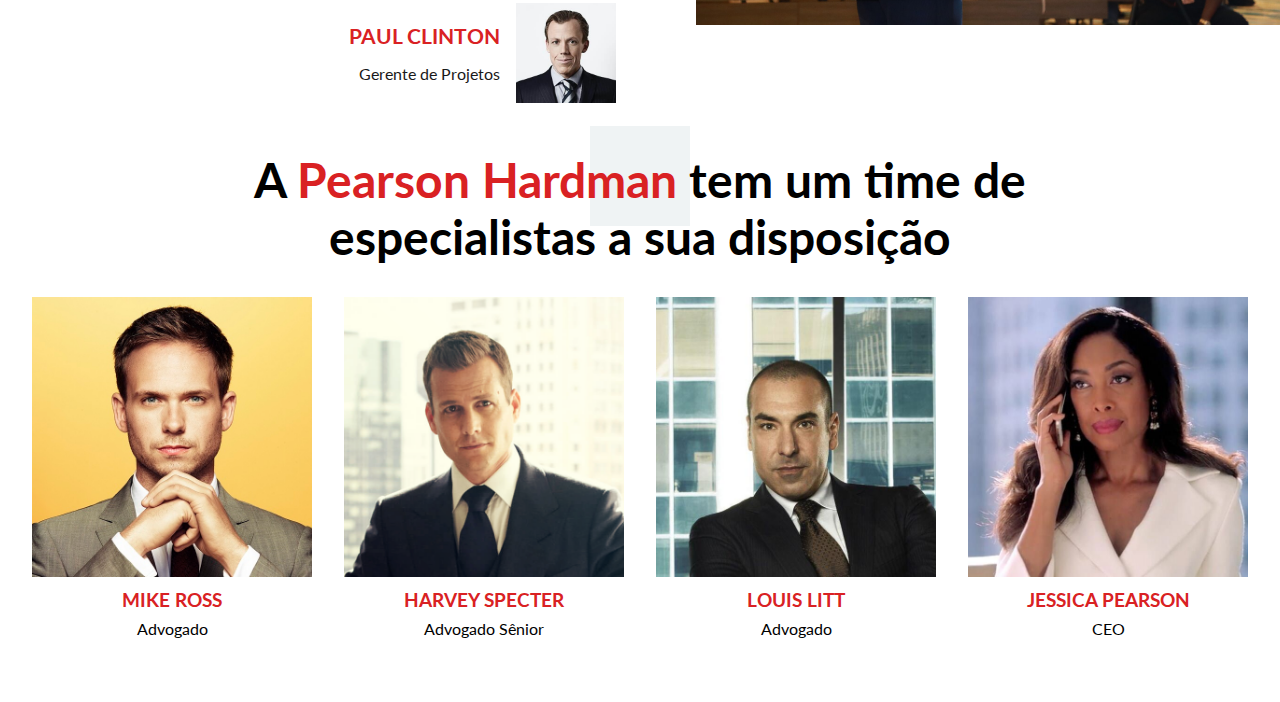
==== commit 022070ee: "Depoimentos" ====
--- a/Projeto/index.html
+++ b/Projeto/index.html
@@ -142,5 +142,66 @@
       </div>
     </div>
   </section>
+  <!-- Depoimentos -->
+  <section id="testimonials" class="text-image-section">
+    <div id="testimonial-information" class="text-container">
+        <p class="section-subtitle">Depoimentos de Clientes</p>
+        <h3 class="section-title">
+            A Pearson Hardman resolveu meu caso muito rápido, recomendo a todos
+        </h3>
+        <div class="author">
+            <div class="author-info">
+                <p class="author-name">Jhon Doe</p>
+                <p class="author-job">CEO da Empresa X</p>
+            </div>
+            <img src="img/author_1.jpg" alt="Jhon Doe">
+        </div>
+        <h3 class="section-title">
+           O melhor escritório que eu ja contratei, conseguimos resolver um caso que durava décadas.
+        </h3>
+        <div class="author">
+            <div class="author-info">
+                <p class="author-name">Paul Clinton</p>
+                <p class="author-job">Gerente de Projetos</p>
+            </div>
+            <img src="img/author_2.jpg" alt="Paul Clinton">
+        </div>
+    </div>
+    <div id="testimonial-image-container" class="image-container">
+        <i class="bi bi-quote"></i>
+        <img src="img/court.jpg" alt="Advogado em um tribunal">
+    </div>
+  </section>
+   <!-- Colaboradores -->
+   <section id="team">
+    <span class="square"></span>
+    <h2>
+        <!-- span para personalizar diferente do texto -->
+      A <span>Pearson Hardman</span> tem um time de especialistas a sua
+      disposição
+    </h2>
+    <div class="employees">
+      <div class="employee">
+        <img src="img/mike.jpg" alt="Mike Ross" />
+        <p class="employee-name">Mike Ross</p>
+        <p class="employee-role">Advogado</p>
+      </div>
+      <div class="employee">
+        <img src="img/harvey.png" alt="Harvey Specter" />
+        <p class="employee-name">Harvey Specter</p>
+        <p class="employee-role">Advogado Sênior</p>
+      </div>
+      <div class="employee">
+        <img src="img/louis.jpg" alt="Louis Litt" />
+        <p class="employee-name">Louis Litt</p>
+        <p class="employee-role">Advogado</p>
+      </div>
+      <div class="employee">
+        <img src="img/jessica.jpg" alt="Jessica Pearson" />
+        <p class="employee-name">Jessica Pearson</p>
+        <p class="employee-role">CEO</p>
+      </div>
+    </div>
+  </section>
 </body>
 </html>--- a/Projeto/css/style.css
+++ b/Projeto/css/style.css
@@ -298,4 +298,80 @@
   .data .text {
     text-transform: uppercase;
   }
+  /* Depoimentos */
+#testimonials {
+    display: flex;
+    align-items: center;
+  }
+  
+  #testimonial-information {
+    padding: 3rem;
+  }
+  
+  .author {
+    display: flex;
+    justify-content: end;
+    align-items: center;
+    gap: 1rem;
+  }
+  
+  .author .author-name {
+    color: var(--main-color);
+    text-transform: uppercase;
+    font-size: 1.3rem;
+    font-weight: bold;
+    margin-bottom: 1rem;
+  }
+  
+  .author .author-job {
+    color: var(--secondary-text-color);
+  }
+  
+  .author img {
+    width: 100px;
+    height: 100px;
+  }
+  
+/* Colaboradores */
+#team {
+    position: relative;
+    margin-bottom: 2rem;
+  }
+  
+  #team h2 {
+    font-size: 3rem;
+    text-align: center;
+    max-width: 1000px;
+    margin: 0 auto;
+    position: relative;
+    z-index: 2;
+  }
+  
+  #team h2 span {
+    color: var(--main-color);
+  }
+  
+  #team .square {
+    background-color: var(--tertiary-color);
+    width: 100px;
+    height: 100px;
+    left: 50%;
+    margin-left: -50px;
+    top: -25px;
+  }
+  
+  .employees {
+    display: flex;
+    gap: 2rem;
+    padding: 2rem;
+    text-align: center;
+  }
+  
+  .employee-name {
+    color: var(--main-color);
+    text-transform: uppercase;
+    font-size: 1.2rem;
+    font-weight: bold;
+    margin: 0.5rem 0;
+  }
   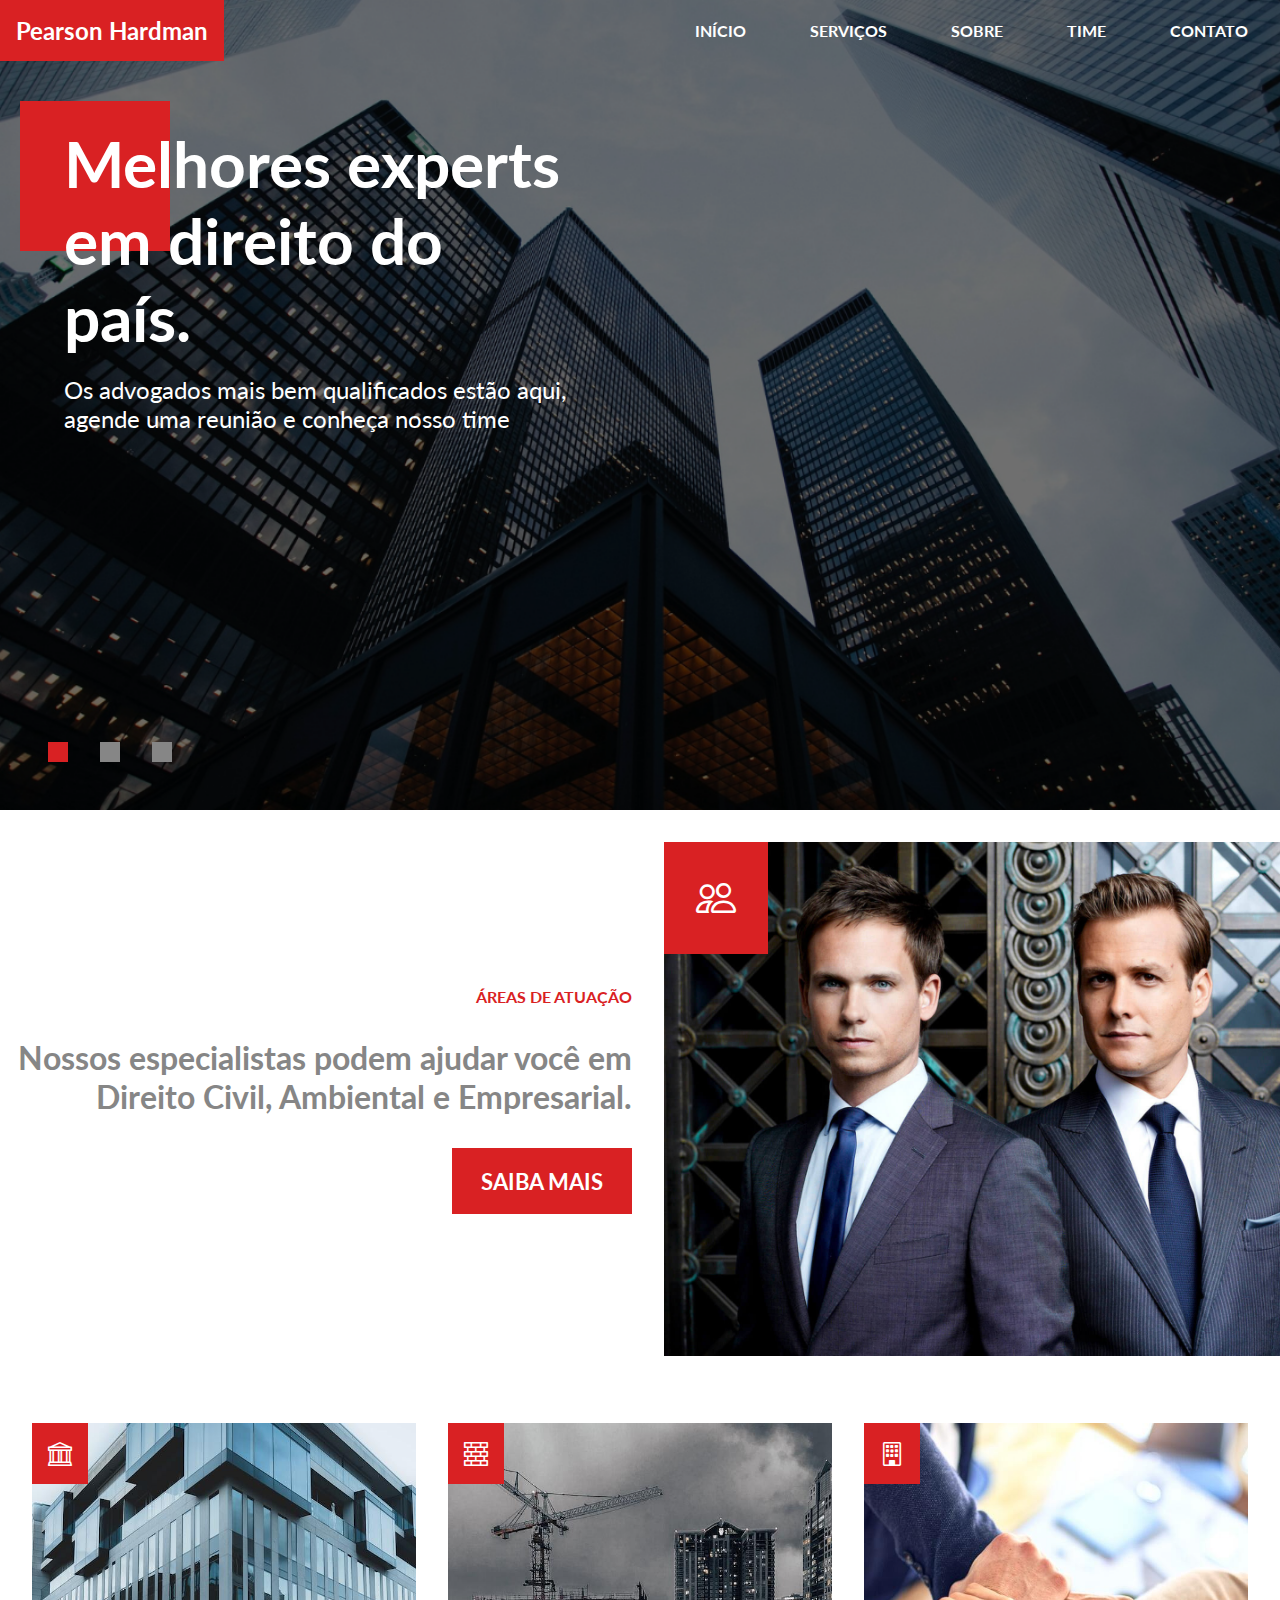
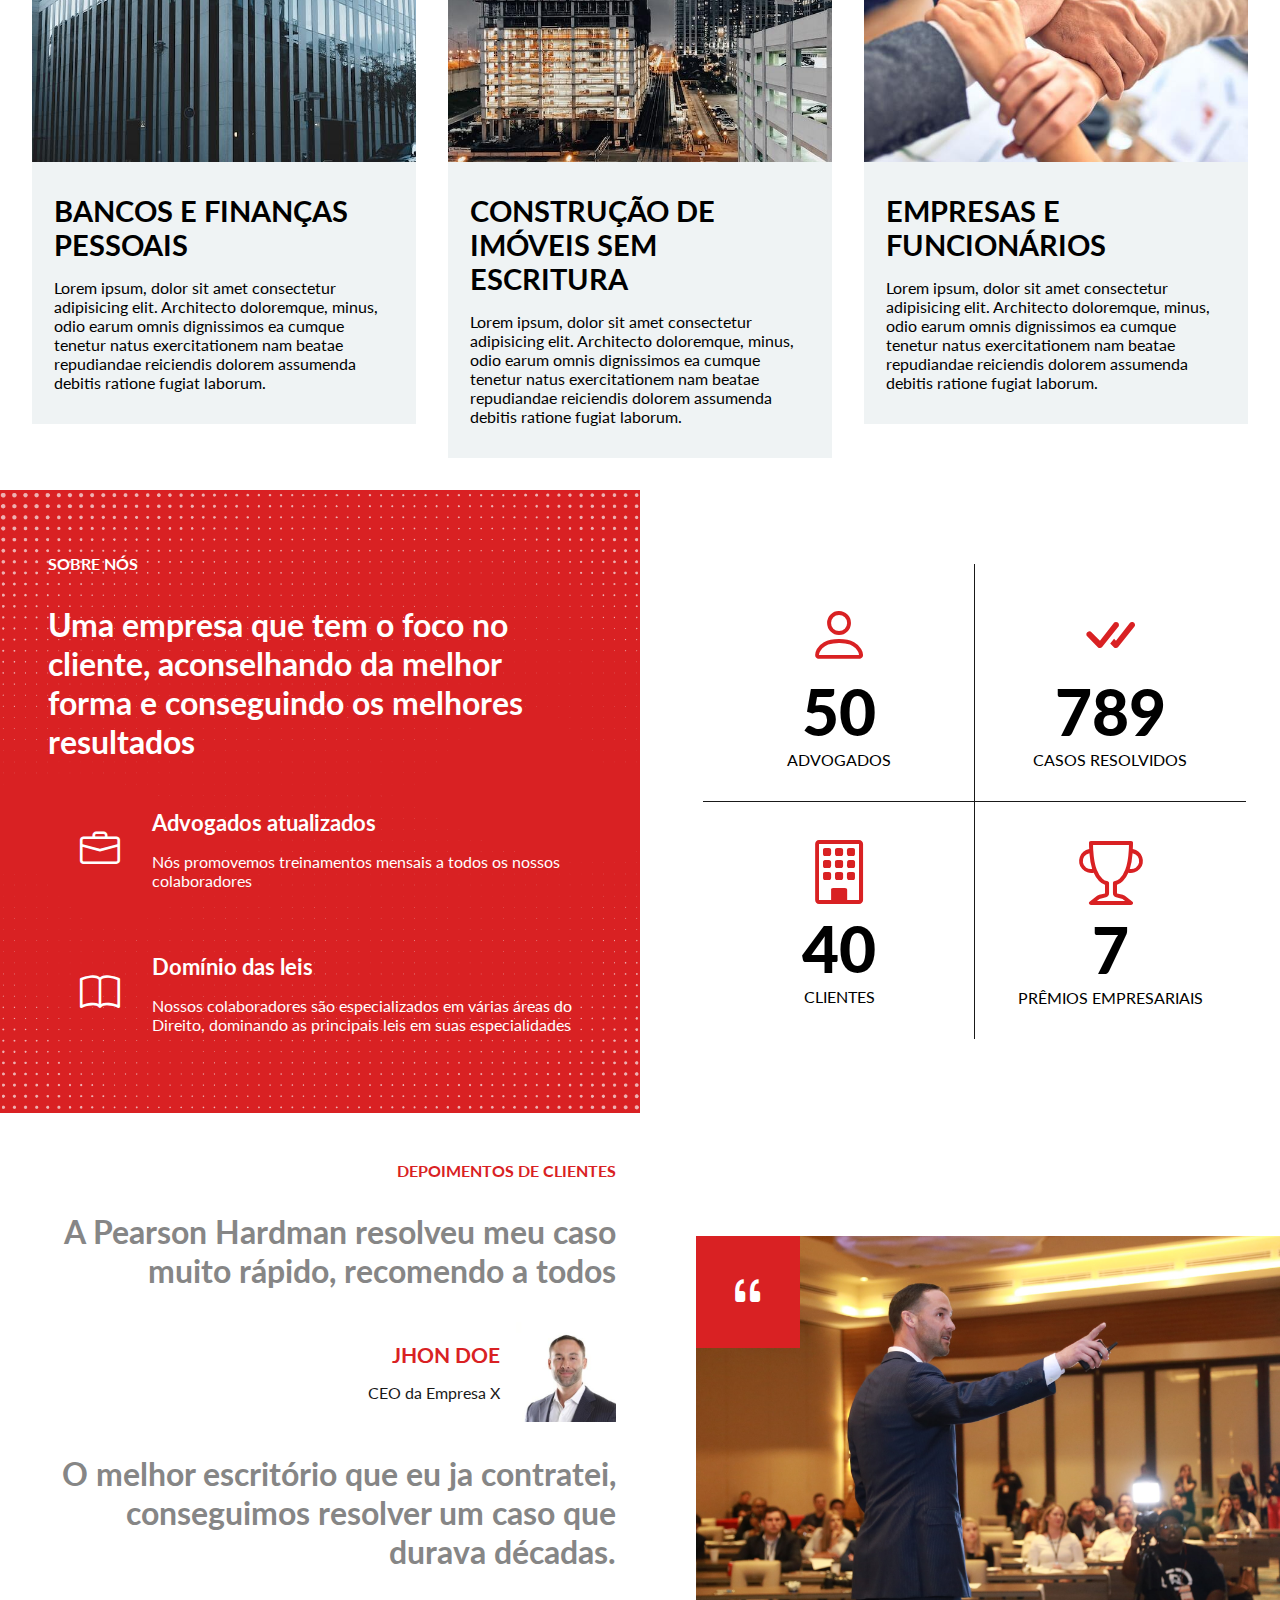
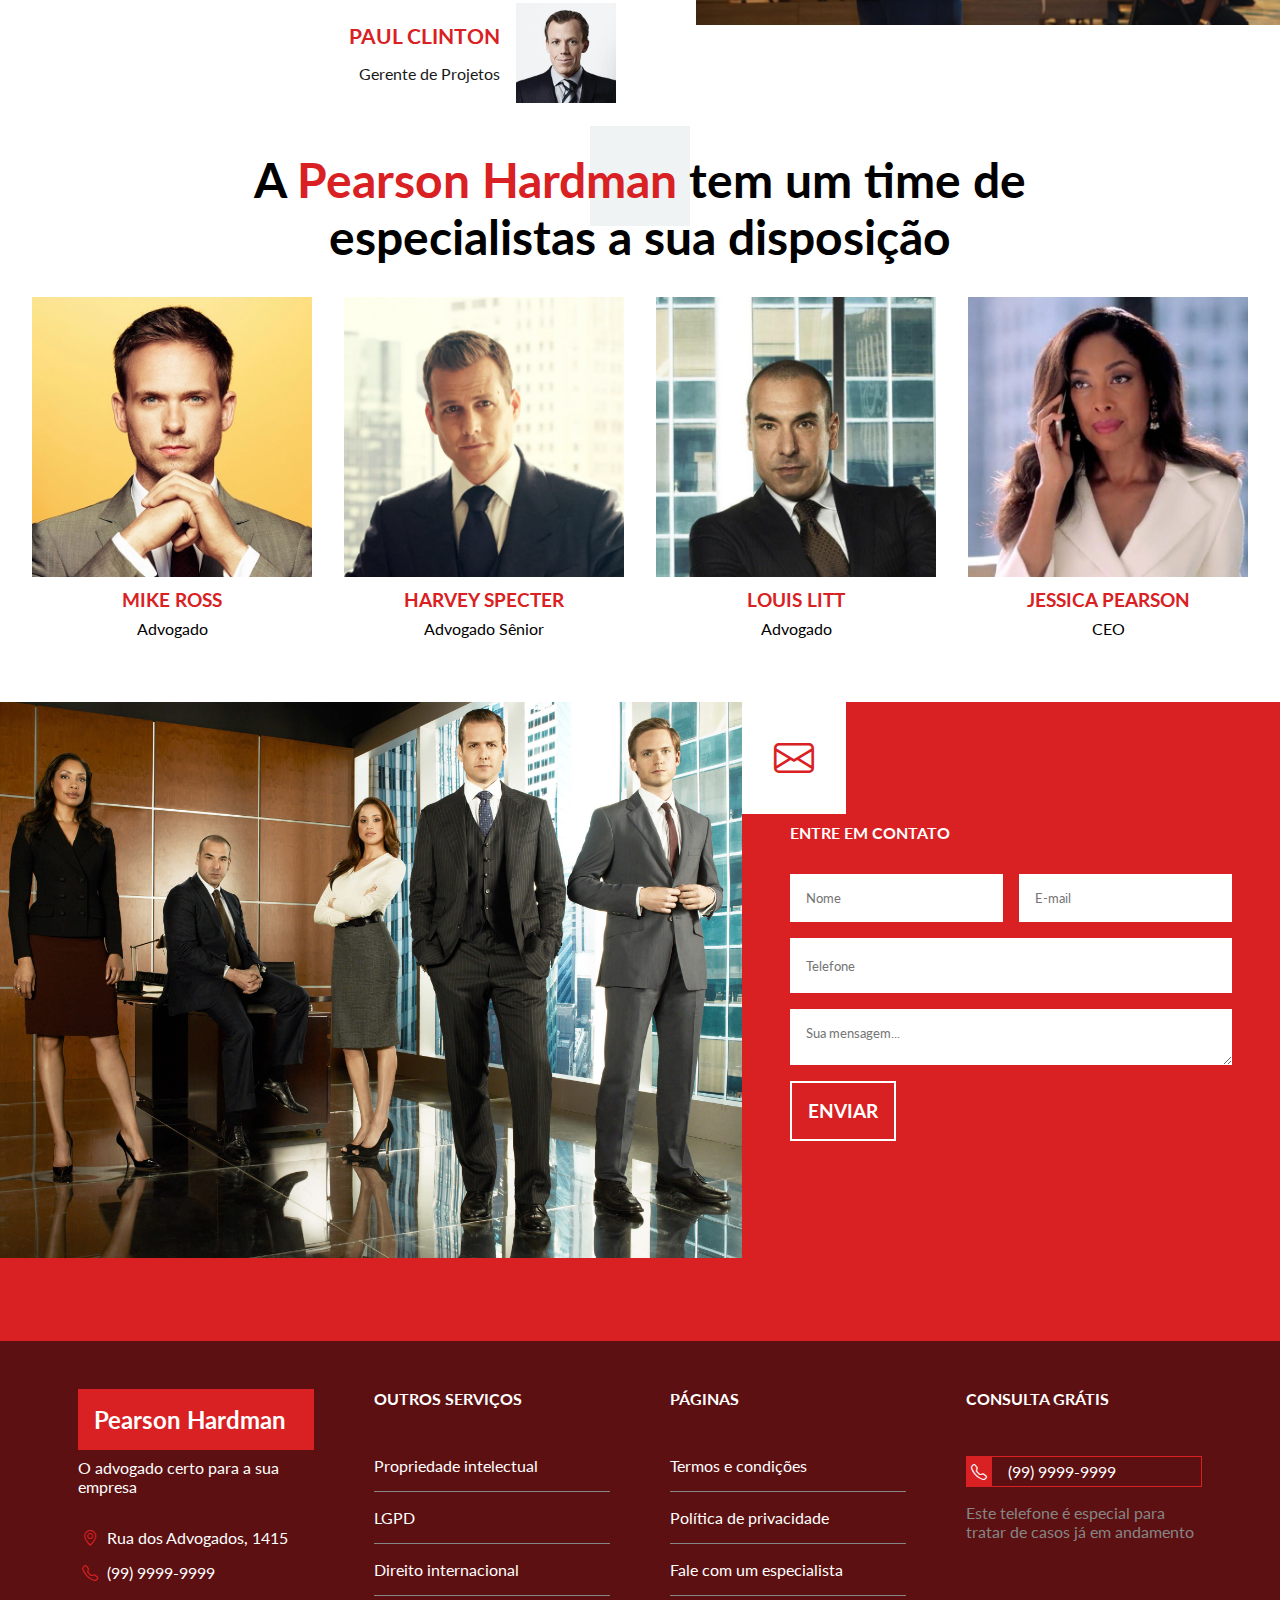
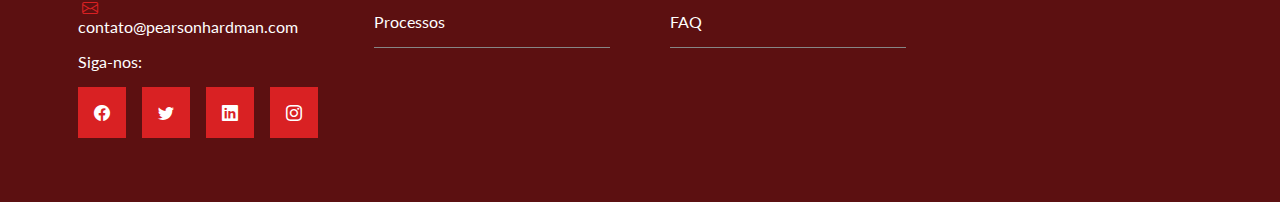
==== commit 8b4b1219: "Contato" ====
--- a/Projeto/index.html
+++ b/Projeto/index.html
@@ -177,6 +177,7 @@
     <span class="square"></span>
     <h2>
         <!-- span para personalizar diferente do texto -->
+
       A <span>Pearson Hardman</span> tem um time de especialistas a sua
       disposição
     </h2>
@@ -203,5 +204,77 @@
       </div>
     </div>
   </section>
+  <!-- Contato -->
+  <section id="contact" class="text-image-section">
+    <div id="contact-image-container" class="image-container">
+      <img src="img/office.jpg" alt="Advogados no escritório" />
+    </div>
+    <div id="contact-information" class="text-container">
+      <i class="bi bi-envelope"></i>
+      <p class="section-subtitle">Entre em contato</p>
+      <form>
+        <div class="form-control">
+          <input type="text" name="name" id="name" placeholder="Nome" />
+          <input type="email" name="email" id="email" placeholder="E-mail" />
+        </div>
+        <input type="text" name="phone" id="phone" placeholder="Telefone" />
+        <textarea
+          name="message"
+          id="message"
+          placeholder="Sua mensagem..."
+        ></textarea>
+        <input type="submit" value="Enviar" class="btn" />
+      </form>
+    </div>
+  </section>
+  <!-- Rodapé -->
+  <footer id="footer">
+    <div class="contact-info">
+      <div class="footer-brand">
+        <h2>Pearson Hardman</h2>
+        <p>O advogado certo para a sua empresa</p>
+      </div>
+      <p><i class="bi bi-geo-alt"></i> Rua dos Advogados, 1415</p>
+      <p><i class="bi bi-telephone"></i> (99) 9999-9999</p>
+      <p><i class="bi bi-envelope"></i> contato@pearsonhardman.com</p>
+      <div class="social-networks">
+        <p>Siga-nos:</p>
+        <div class="networks">
+          <a href="#"><i class="bi bi-facebook"></i></a>
+          <a href="#"><i class="bi bi-twitter"></i></a>
+          <a href="#"><i class="bi bi-linkedin"></i></a>
+          <a href="#"><i class="bi bi-instagram"></i></a>
+        </div>
+      </div>
+    </div>
+    <div class="links-container">
+      <h4>Outros serviços</h4>
+      <nav>
+        <a href="#">Propriedade intelectual</a>
+        <a href="#">LGPD</a>
+        <a href="#">Direito internacional</a>
+        <a href="#">Processos</a>
+      </nav>
+    </div>
+    <div class="links-container">
+      <h4>Páginas</h4>
+      <nav>
+        <a href="#">Termos e condições</a>
+        <a href="#">Política de privacidade</a>
+        <a href="#">Fale com um especialista</a>
+        <a href="#">FAQ</a>
+      </nav>
+    </div>
+    <div class="links-container">
+      <h4>Consulta grátis</h4>
+      <div class="phone-number">
+        <i class="bi bi-telephone"></i>
+        <p>(99) 9999-9999</p>
+      </div>
+      <p class="phone-info">
+        Este telefone é especial para tratar de casos já em andamento
+      </p>
+    </div>
+  </footer>
 </body>
 </html>--- a/Projeto/css/style.css
+++ b/Projeto/css/style.css
@@ -374,4 +374,144 @@
     font-weight: bold;
     margin: 0.5rem 0;
   }
-  +  
+/* Contato */
+#contact {
+    background-color: var(--main-color);
+    gap: 0;
+    padding-bottom: 5rem;
+  }
+  
+  #contact-information {
+    position: relative;
+    text-align: left;
+    padding: 3rem;
+    flex: 1 1 0;
+  }
+  
+  #contact-information .section-subtitle {
+    color: var(--primary-text-color);
+  }
+  
+  #contact-information i {
+    position: absolute;
+    top: 0;
+    left: 0;
+    background-color: var(--primary-text-color);
+    color: var(--main-color);
+  }
+  
+  #contact-information form {
+    display: flex;
+    flex-direction: column;
+    gap: 1rem;
+  }
+  
+  #contact-information .form-control {
+    display: flex;
+    gap: 1rem;
+  }
+  
+  #contact-information input,
+  #contact-information textarea {
+    flex: 0.5;
+    padding: 1rem;
+    border: none;
+  }
+  
+  #contact-information .btn {
+    align-self: start;
+    border: 2px solid var(--primary-text-color);
+    font-size: 1.2rem;
+    transition: 0.4s;
+  }
+  
+  #contact-information .btn:hover {
+    background-color: var(--primary-text-color);
+    color: var(--main-color);
+  }
+  
+  /* Rodapé */
+  #footer {
+    color: var(--primary-text-color);
+    background-color: var(--secondary-bg-color);
+    display: flex;
+    justify-content: space-around;
+    padding: 3rem 3rem 5rem;
+  }
+  
+  #footer i {
+    font-size: 1rem;
+    padding: 0.3rem;
+  }
+  
+  #footer a {
+    color: var(--primary-text-color);
+  }
+  
+  .contact-info,
+  .links-container {
+    width: 20%;
+  }
+  
+  .footer-brand {
+    margin-bottom: 2rem;
+  }
+  
+  .footer-brand h2 {
+    background-color: var(--main-color);
+    margin-bottom: 0.5rem;
+    padding: 1rem;
+  }
+  
+  .contact-info p {
+    margin-bottom: 1rem;
+  }
+  
+  .contact-info p i {
+    background-color: transparent;
+    padding: 0;
+    color: var(--main-color);
+  }
+  
+  .social-networks p {
+    margin-bottom: 1rem;
+  }
+  
+  .networks {
+    margin-top: 2rem;
+    display: flex;
+    gap: 1rem;
+  }
+  
+  #footer .networks i {
+    padding: 1rem;
+  }
+  
+  .links-container h4 {
+    text-transform: uppercase;
+    margin-bottom: 3rem;
+  }
+  
+  .links-container nav {
+    display: flex;
+    flex-direction: column;
+  }
+  
+  .links-container nav a {
+    padding-bottom: 1rem;
+    margin-bottom: 1rem;
+    border-bottom: 1px solid var(--secondary-color);
+  }
+  
+  .phone-number {
+    display: flex;
+    border: 1px solid var(--main-color);
+    gap: 1rem;
+    align-items: center;
+    margin-bottom: 1rem;
+  }
+  
+  .phone-info {
+    color: var(--secondary-color);
+  }